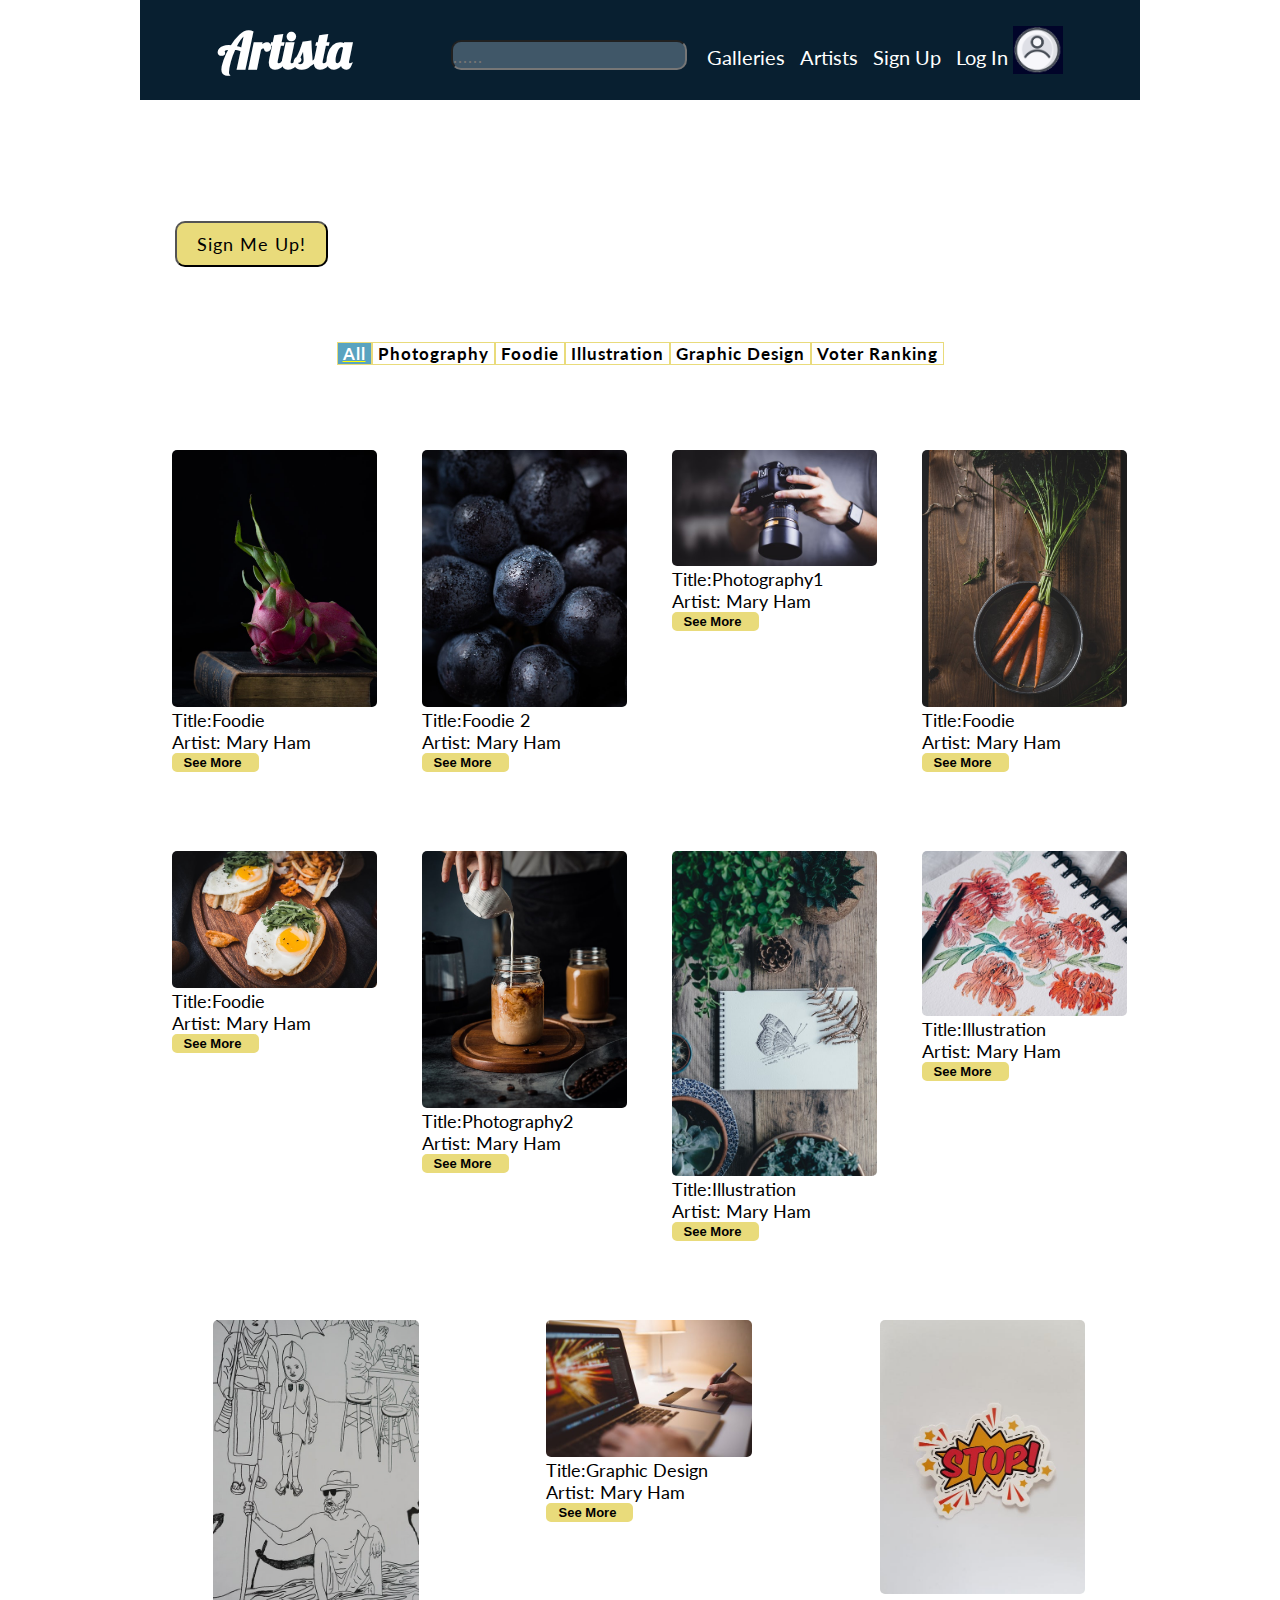
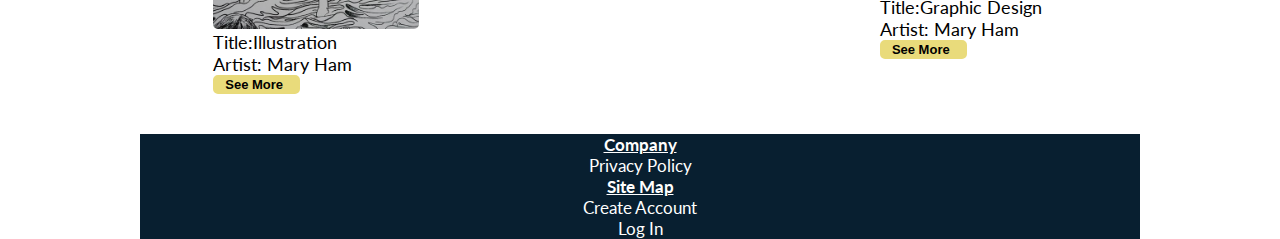
==== galleries.html @ 8ebcc448 "this" ====
<!DOCTYPE html>
<html lang="en">
  <head>
    <meta charset="UTF-8" />
    <meta
      name="viewport"
      content="width=device-width,initial-scale=1,maximum-scale=1,user-scalable=no"
    />
    <meta http-equiv="X-UA-Compatible" content="IE=edge,chrome=1" />
    <meta name="HandheldFriendly" content="true" />
    <script src="./js/tabs.js" async></script>
    <link rel="stylesheet" type="text/css" href="./css/index.css" />
    <link
      href="https://fonts.googleapis.com/css?family=Lato|Lobster&display=swap"
      rel="stylesheet"
    />

    <title>Artista</title>
  </head>
  <body>
    <div class="top-bar">
      <div class="container">
        <div class="container-left">
          <h1><a href="index.html">Artista</a></h1>
        </div>
        <div class="container-center">
          <input type="search" placeholder="......" />
        </div>
        <div class="container-right">
          <span><a href='galleries.html' class='gallery'>Galleries</a></span>
            <span>Artists</span>
            <span><a href='signup.html' class='signup'>Sign Up</a></span><span>Log In</span>
          <img src="./imgs/iconuser.png"class='icon'/>
        </div>
      </div>
    </div>
    <div class="bottom-bar">
      <h2 class='galleryh2'>Gallery</h2>
      <button class="signbtn">Sign Me Up!</button>
    </div>
    <div class="tabs">
      <div class="topics">
        <div data-tab="all" class="tab active-tab">All</div>
        <div data-tab="photography" class="tab">Photography</div>
        <div data-tab="foodie" class="tab">Foodie</div>
        <div data-tab="illustration" class="tab">Illustration</div>
        <div data-tab="graphic-design" class="tab">Graphic Design</div>
        <div data-tab="voter-ranking" class="tab">Voter Ranking</div>
      </div>
    </div>
    <div class="cards-container">
      <div class="card" data-tab="foodie">
        <div class="author">
          <div class="img-container">
            <img src="./imgs/foodie1.jpeg" class="img2" />
          </div>
          <div class="headline">Title:Foodie<br />Artist: Mary Ham</div>
          <button class='seemorebtn'>See More</button>
        </div>
      </div>
      <div class="card" data-tab="foodie">
        <div class="author">
          <div class="img-container">
            <img src="./imgs/foodie2.jpeg" class="img2" />
          </div>
          <div class="headline">Title:Foodie 2<br />Artist: Mary Ham</div>
          <button class='seemorebtn'>See More</button>
        </div>
      </div>
      <div class="card" data-tab="photography">
        <div class="author">
          <div class="img-container">
            <img src="./imgs/photography.jpeg" class="img2" />
          </div>
          <div class="headline">Title:Photography1<br />Artist: Mary Ham</div>
          <button class='seemorebtn'>See More</button>
        </div>
      </div>
      <div class="card" data-tab="foodie">
        <div class="author">
          <div class="img-container">
            <img src="./imgs/foodie3.jpeg" class="img2" />
          </div>
          <div class="headline">Title:Foodie<br />Artist: Mary Ham</div>
          <button class='seemorebtn'>See More</button>
        </div>
      </div>
      <div class="card" data-tab="foodie">
        <div class="author">
          <div class="img-container">
            <img src="./imgs/foodie4.jpeg" class="img2" />
          </div>
          <div class="headline">Title:Foodie<br />Artist: Mary Ham</div>
          <button class='seemorebtn'>See More</button>
        </div>
      </div>
      <div class="card" data-tab="photography">
        <div class="author">
          <div class="img-container">
            <img src="./imgs/photography3.jpeg" class="img2" />
          </div>
          <div class="headline">Title:Photography2<br />Artist: Mary Ham</div>
          <button class='seemorebtn'>See More</button>
        </div>
      </div>
      <div class="card" data-tab="illustration">
        <div class="author">
          <div class="img-container">
            <img src="./imgs/illustration.jpeg" class="img2" />
          </div>
          <div class="headline">Title:Illustration<br />Artist: Mary Ham</div>
          <button class='seemorebtn'>See More</button>
        </div>
      </div>
      <div class="card" data-tab="illustration">
        <div class="author">
          <div class="img-container">
            <img src="./imgs/illustration2.jpeg" class="img2" />
          </div>
          <div class="headline">Title:Illustration<br />Artist: Mary Ham</div>
          <button class='seemorebtn'>See More</button>
        </div>
      </div>
      <div class="card" data-tab="illustration">
        <div class="author">
          <div class="img-container">
            <img src="./imgs/illustration3.jpeg" class="img2" />
          </div>
          <div class="headline">Title:Illustration<br />Artist: Mary Ham</div>
          <button class='seemorebtn'>See More</button>
        </div>
      </div>
      <div class="card" data-tab="graphic-design">
        <div class="author">
          <div class="img-container">
            <img src="./imgs/graphicdesign.jpg" class="img2" />
          </div>
          <div class="headline">
            Title:Graphic Design <br />Artist: Mary Ham
          </div>
          <button class='seemorebtn'>See More</button>
        </div>
      </div>
      <div class="card" data-tab="graphic-design">
        <div class="author">
          <div class="img-container">
            <img src="./imgs/graphicdesign2.jpeg" class="img2" />
          </div>
          <div class="headline">
            Title:Graphic Design <br />Artist: Mary Ham
          </div>
          <button class='seemorebtn'>See More</button>
        </div>
      </div>
    </div>
    <footer>
      <h4>Company</h4>
      <p class='foot'>Privacy Policy</p>
      <h4>Site Map</h4>
      <p class='foot'>
        Create Account<br />
        Log In
      </p>
    </footer>
  </body>
</html>
---- css/index.css ----
.font-normal {
  font-size: 18px;
}
.width {
  width: 100%;
}
.marginsandpadding {
  margin: 0 auto;
  padding: 0 auto;
}
* {
  box-sizing: border-box;
  margin: 0 auto;
  padding: 0 auto;
}
@media (max-width: 326px) {
  * {
    box-sizing: border-box;
    margin: 0 auto;
    padding: 0 auto;
  }
}
html {
  margin: 0 auto;
  padding: 0 auto;
}
@media (max-width: 800px) {
  html {
    width: 100%;
    margin: 0 auto;
    padding: 0 auto;
  }
}
@media (max-width: 500px) {
  html {
    width: 100%;
    margin: 0 auto;
    padding: 0 auto;
  }
}
@media (max-width: 326px) {
  html {
    width: 100%;
    margin: 0 auto;
    padding: 0 auto;
  }
}
body {
  max-width: 1000px;
  margin: 0 auto;
  font-size: 62.5%;
}
@media (max-width: 800px) {
  body {
    width: 100%;
    margin: 0 auto;
    padding: 0 auto;
  }
}
@media (max-width: 500px) {
  body {
    width: 100%;
    margin: 0 auto;
    padding: 0 auto;
  }
}
@media (max-width: 326px) {
  body {
    width: 100%;
    margin: 0 auto;
    padding: 0 auto;
  }
}
.top-bar {
  display: flex;
  justify-content: center;
  margin: auto;
  align-items: center;
  height: 100px;
  flex-direction: column;
  padding: 20px 0;
  background-color: #081f30;
}
@media (max-width: 500px) {
  .top-bar {
    width: 100%;
    height: 180px;
  }
}
@media (max-width: 800px) {
  .top-bar {
    width: 100%;
    flex-direction: row;
    height: 180px;
  }
}
@media (max-width: 326px) {
  .top-bar {
    width: 100%;
    height: 180px;
  }
}
.top-bar .container {
  display: flex;
  justify-content: none;
  align-items: center;
  flex-direction: row;
  justify-content: center;
  padding: 0 auto;
}
@media (max-width: 800px) {
  .top-bar .container {
    width: 100%;
    flex-direction: column;
    padding: 0 auto;
  }
}
@media (max-width: 500px) {
  .top-bar .container {
    width: 100%;
    flex-direction: column;
  }
}
@media (max-width: 326px) {
  .top-bar .container {
    width: 100%;
    flex-direction: column;
  }
}
@media (max-width: 800px) {
  .top-bar .container-left {
    margin: 0 20px 0 0;
  }
}
.top-bar .container-center {
  margin: 0 auto;
  padding: 20px 10px 10px 10px;
}
@media (max-width: 500px) {
  .top-bar .container-center .container-left .container-right {
    display: flex;
    flex-direction: row;
    width: 100%;
  }
}
@media (max-width: 326px) {
  .top-bar .container-center .container-left .container-right {
    display: flex;
    flex-direction: row;
    justify-content: center;
    width: 100%;
  }
}
.top-bar .container-right {
  display: flex;
  flex-direction: row;
  justify-content: center;
  align-items: flex-end;
  margin: 0 auto;
}
.gallery,
.img.icon,
.signup,
span {
  margin-left: 20px;
}
@media (max-width: 800px) {
  .gallery,
  .img.icon,
  .signup,
  input[type="search"],
  span {
    letter-spacing: 0.5px;
  }
}
@media (max-width: 500px) {
  .gallery,
  .img.icon,
  .signup,
  input[type="search"],
  span {
    letter-spacing: 0.2px;
  }
}
@media (max-width: 326px) {
  .gallery,
  .img.icon,
  .signup,
  span {
    letter-spacing: 0.5px;
  }
}
.gallery {
  color: white;
  font-size: 20px;
  margin: 5px;
  justify-content: space-between;
  font-style: normal;
  font-family: "Lato", sans-serif;
  cursor: pointer;
}
span {
  color: white;
  font-size: 20px;
  margin: 5px;
  justify-content: space-between;
  font-style: normal;
  font-family: "Lato", sans-serif;
  cursor: pointer;
}
@media (max-width: 500px) {
  span {
    width: 100%;
    text-align: center;
  }
}
@media (max-width: 326px) {
  span {
    width: 100%;
    text-align: center;
  }
}
.signup {
  color: white;
  font-size: 20px;
  margin: 5px;
  justify-content: none;
  font-style: normal;
  font-family: "Lato", sans-serif;
  cursor: pointer;
}
h1,
a {
  color: white;
  font-size: 50px;
  margin: 0 45px 0 0;
  font-family: Lobster, cursive;
  text-decoration: none;
}
@media (max-width: 800px) {
  h1,
  a {
    margin: 0 auto;
    font-size: 40px;
  }
}
@media (max-width: 500px) {
  h1,
  a {
    margin: 0 auto;
  }
}
input[type="search"] {
  border-radius: 10px;
  background-color: #405768;
  color: white;
  font-size: 18px;
  padding: 5px 0 0 0;
}
@media (max-width: 500px) {
  input[type="search"] {
    width: 100%;
    text-align: center;
  }
}
@media (max-width: 326px) {
  input[type="search"] {
    width: 100%;
    text-align: center;
  }
}
img.icon {
  width: 50px;
  cursor: pointer;
}
@media (max-width: 800px) {
  img.icon {
    width: 50px;
  }
}
@media (max-width: 500px) {
  img.icon {
    width: 10%;
  }
}
.bottom-bar {
  background-image: url("https://images.unsplash.com/photo-1490052961415-96ffc1244aa0?ixlib=rb-1.2.1&ixid=eyJhcHBfaWQiOjEyMDd9&auto=format&fit=crop&w=1047&q=80");
  flex-direction: column;
  color: white;
}
@media (max-width: 500px) {
  .bottom-bar {
    width: 100%;
    overflow: hidden;
  }
}
@media (max-width: 326px) {
  .bottom-bar {
    width: 100%;
    overflow: hidden;
  }
}
h2.abouth2,
h2.galleryh2 {
  font-size: 30px;
  font-family: "Lato", sans-serif;
  padding: 45px 20px 20px 30px;
}
@media (max-width: 800px) {
  h2.abouth2,
  h2.galleryh2 {
    font-size: 30px;
    text-align: left;
  }
}
@media (max-width: 500px) {
  h2.abouth2,
  h2.galleryh2 {
    font-size: 25px;
    text-align: left;
  }
}
h2 {
  font-size: 30px;
  font-family: "Lato", sans-serif;
  padding: 45px 20px 20px 30px;
}
@media (max-width: 800px) {
  h2 {
    font-size: 20px;
    text-align: center;
  }
}
@media (max-width: 500px) {
  h2 {
    font-size: 20px;
    text-align: center;
  }
}
button.signbtn {
  background-color: #e9db7b;
  border-radius: 10px;
  padding: 10px 20px 10px 20px;
  margin: 20px 20px 25px 35px;
  letter-spacing: 1px;
  opacity: 1;
  font-size: 18px;
  font-family: "Lato", sans-serif;
  cursor: pointer;
}
button.signbtn:hover {
  opacity: 0.5;
}
@media (max-width: 800px) {
  button.signbtn {
    margin: 15px 15px 20px 20px;
  }
}
@media (max-width: 500px) {
  button.signbtn {
    margin: 10px 10px 15px 15px;
  }
}
.tabs {
  border-bottom-color: gray;
  display: flex;
  justify-content: center;
  align-items: center;
  width: 100%;
  font-size: 18px;
}
@media (max-width: 800px) {
  .tabs {
    width: 100%;
    margin: 0 10px 10px 0;
    border-bottom-color: gray;
    display: flex;
    justify-content: center;
    align-items: center;
    font-size: 18px;
  }
}
@media (max-width: 500px) {
  .tabs {
    width: 100%;
  }
}
@media (max-width: 326px) {
  .tabs {
    width: 100%;
  }
}
.topics {
  display: flex;
  justify-content: none;
  align-content: center;
}
.tab {
  display: flex;
  justify-content: none;
  align-items: center;
  font-weight: bold;
  border: 1px solid black;
  border-color: #e9db7b;
  margin: 50px 0 30px 0;
  padding: 0 5px 0 5px;
  cursor: pointer;
  font-style: normal;
  font-size: 17px;
  letter-spacing: 1px;
  font-family: "Lato", sans-serif;
}
@media (max-width: 800px) {
  .tab {
    width: 100%;
    font-size: 14px;
  }
}
@media (max-width: 500px) {
  .tab {
    width: 100%;
    font-size: 15px;
    letter-spacing: 0;
    padding: 0 auto;
  }
}
@media (max-width: 326px) {
  .tab {
    width: 100%;
    font-size: 11px;
    letter-spacing: 0;
  }
}
.active-tab {
  background-color: #59a3c0;
  color: white;
  text-decoration: underline;
  text-decoration-color: yellow;
}
.cards-container {
  display: flex;
  justify-content: space-between;
  width: 100%;
  margin-top: 16px;
  flex-wrap: wrap;
}
@media (max-width: 500px) {
  .cards-container {
    width: 100%;
  }
}
@media (max-width: 326px) {
  .cards-container {
    width: 100%;
  }
}
.card {
  border-bottom-color: gray;
  display: flex;
  justify-content: space-between;
  flex-direction: row;
  width: 235px;
  margin-bottom: 16px;
  padding: 24px;
  font-family: "Lato", sans-serif;
}
.headline {
  font-size: 18px;
  text-align: left;
  margin: 0 0 0 0;
}
.img2 {
  width: 110%;
  border-radius: 5px;
}
@media (max-width: 326px) {
  .img2 {
    width: 100%;
    padding: 0 auto;
    margin: 20px 0;
  }
}
@media (max-width: 500px) {
  .img2 {
    width: 100%;
    padding: 0 auto;
    margin: 20px 0;
  }
}
@media (max-width: 800px) {
  .img2 {
    width: 100%;
    padding: 0 auto;
    margin: 20px 0;
  }
}
.author {
  display: flex;
  flex-direction: column;
  margin-top: 15px;
}
.seemorebtn {
  font-weight: bold;
  cursor: pointer;
  background-color: #e9db7b;
  border: 2px solid #e9db7b;
  border-radius: 5px;
  font-size: 13px;
  margin: 0 100px 0 0;
  padding: 0 10px 0 5px;
  text-align: center;
}
footer {
  background-color: #081f30;
  color: white;
  display: flex;
  flex-direction: column;
  justify-content: center;
  width: 100%;
}
@media (max-width: 500px) {
  footer {
    width: 100%;
  }
}
h4,
p.foot {
  cursor: pointer;
  font-style: normal;
  text-align: center;
  font-size: 17px;
}
h4 {
  width: 100%;
  font-weight: bold;
  font-family: "Lato", sans-serif;
  text-decoration-color: yellow;
  text-decoration: underline;
}
p.foot {
  width: 100%;
  flex-direction: row;
  font-family: "Lato", sans-serif;
}
.teamimages {
  width: 100%;
  height: 0 auto;
  margin-top: 10px;
  display: flex;
  flex-direction: row;
}
.teamimages a.img3 img {
  width: 100%;
  height: 60%;
  opacity: 1;
  object-fit: cover;
  border: 2px solid #081f30;
  margin: 5px 0 0 0;
  padding: 0 auto;
  image-resolution: 100%;
}
.teamimages a.img3 img:hover {
  -webkit-transform: rotateZ(-20deg);
  -ms-transform: rotateZ(-20deg);
  transform: rotateZ(-20deg);
  border-radius: 50%;
}
@media (max-width: 800px) {
  .teamimages a.img3 img {
    border: 2px solid #9e4a12;
    width: 100%;
    height: 100%;
  }
}
@media (max-width: 500px) {
  a.img3 img {
    border: 2px solid #081f30;
    width: 100%;
    height: 250px;
  }
}
@media (max-width: 326px) {
  a.img3 img {
    border: 2px solid #081f30;
    width: 100%;
    height: 250px;
  }
}
h4.name {
  text-decoration: none;
  font-family: "Lato", sans-serif;
  color: #081f30;
  font-size: 17px;
}
p.role {
  text-align: center;
  font-family: "Lato", sans-serif;
  color: #081f30;
  font-size: 18px;
}
.meettheteam {
  text-align: center;
  color: #081f30;
}
.team {
  width: 100%;
  justify-content: none;
  align-items: center;
  margin: 0 10px 0 10px;
}
@media (max-width: 500px) {
  .team {
    width: 100%;
    padding: 0 10px 0 10px;
  }
}
@media (max-width: 326px) {
  .team {
    width: 100%;
    padding: 0 10px 0 10px;
  }
}
@media (max-width: 800px) {
  .teamimages {
    width: 90%;
    flex-direction: column;
  }
}
@media (max-width: 500px) {
  .teamimages {
    width: 90%;
    flex-direction: column;
  }
}
@media (max-width: 326px) {
  .teamimages {
    width: 90%;
    flex-direction: column;
  }
}
.featuresartista {
  display: flex;
  flex-direction: column;
}
.textcontainer {
  display: flex;
  flex-direction: row;
  justify-content: center;
  width: 100%;
  padding: 0 10px 20px 0;
}
@media (max-width: 326px) {
  .textcontainer {
    flex-direction: column;
  }
}
@media (max-width: 500px) {
  .textcontainer {
    flex-direction: column;
  }
}
@media (max-width: 800px) {
  .textcontainer {
    flex-direction: column;
    width: 100%;
  }
}
.text {
  border: 2px solid #081f30;
  border-radius: 5%;
  background-color: #59a3c0;
  background: linear-gradient(to right bottom, #c2cfd3, #59a3c0, #405768);
  display: flex;
  flex-direction: column;
  justify-content: space-between;
  padding: 10px 10px 10px 10px;
  margin: 20px 5px 0 0;
  width: 100%;
}
@media (max-width: 500px) {
  .text {
    width: 100%;
    object-fit: contain;
    padding: 10px 10px 10px 10px;
    margin: 20px 10px 10px 0;
  }
}
@media (max-width: 326px) {
  .text {
    width: 100%;
    object-fit: contain;
    padding: 10px 10px 10px 10px;
    margin: 20px 10px 10px 0;
  }
}
h3,
p {
  font-family: "Latos", sans-serif;
}
h3 {
  margin: 0 5px 5px 10px;
  color: white;
  font-size: 20px;
  text-decoration: underline;
}
h3:hover {
  color: #081f30;
}
p {
  text-align: left;
  font-size: 18px;
}
input[type="text"],
input[type="password"] {
  width: 100%;
  padding: 10px;
  margin: 5px 0 15px 0;
  display: inline-block;
  border-radius: 5px;
  border: 2px solid #081f30;
  background: white;
  font-size: 18px;
  color: black;
}
input[type="text"]:focus,
input[type="password"]:focus {
  background: linear-gradient(to right bottom, white, #59a3c0, #405768);
  font-family: "Latos", sans-serif;
  font-size: 18px;
  color: linear-gradient(to right bottom, #405768, #59a3c0, white);
  outline: none;
}
hr {
  border: 1px solid #081f30;
  margin-bottom: 25px;
}
.cancelbtn .signupbtn {
  background-color: #4caf50;
  color: white;
  padding: 14px 20px;
  margin: 8px 0;
  border: none;
  cursor: pointer;
  width: 50%;
  opacity: 1;
}
button:hover {
  opacity: 0.5;
}
.cancelbtn {
  padding: 14px 20px;
  background-color: #be5e57;
  border: 2px solid #081f30;
  width: 50%;
}
.cancelbtn,
.signupbtn {
  float: left;
  display: flex;
  flex-direction: row;
  justify-content: center;
  margin: 0 0 10px 0;
}
.signupbtn {
  background-color: #59a3c0;
  border: 2px solid #081f30;
  padding: 14px 20px;
  width: 50%;
}
.container2 {
  padding: 16px;
  width: 80%;
}
@media (max-width: 500px) {
  width: 100%;
}
.clearfix::after {
  content: "";
  clear: both;
  display: table;
}
@media (max-width: 500px) {
  .cancelbtn,
  .signupbtn {
    width: 100%;
  }
}
@media (max-width: 326px) {
  .cancelbtn,
  .signupbtn {
    width: 100%;
  }
}
label,
b {
  font-family: "Latos", sans-serif;
  font-weight: 500;
  color: #081f30;
  font-size: 17px;
}
.formparagraph {
  font-family: "Latos", sans-serif;
  text-align: center;
  color: #081f30;
  font-size: 25px;
  width: 100%;
}
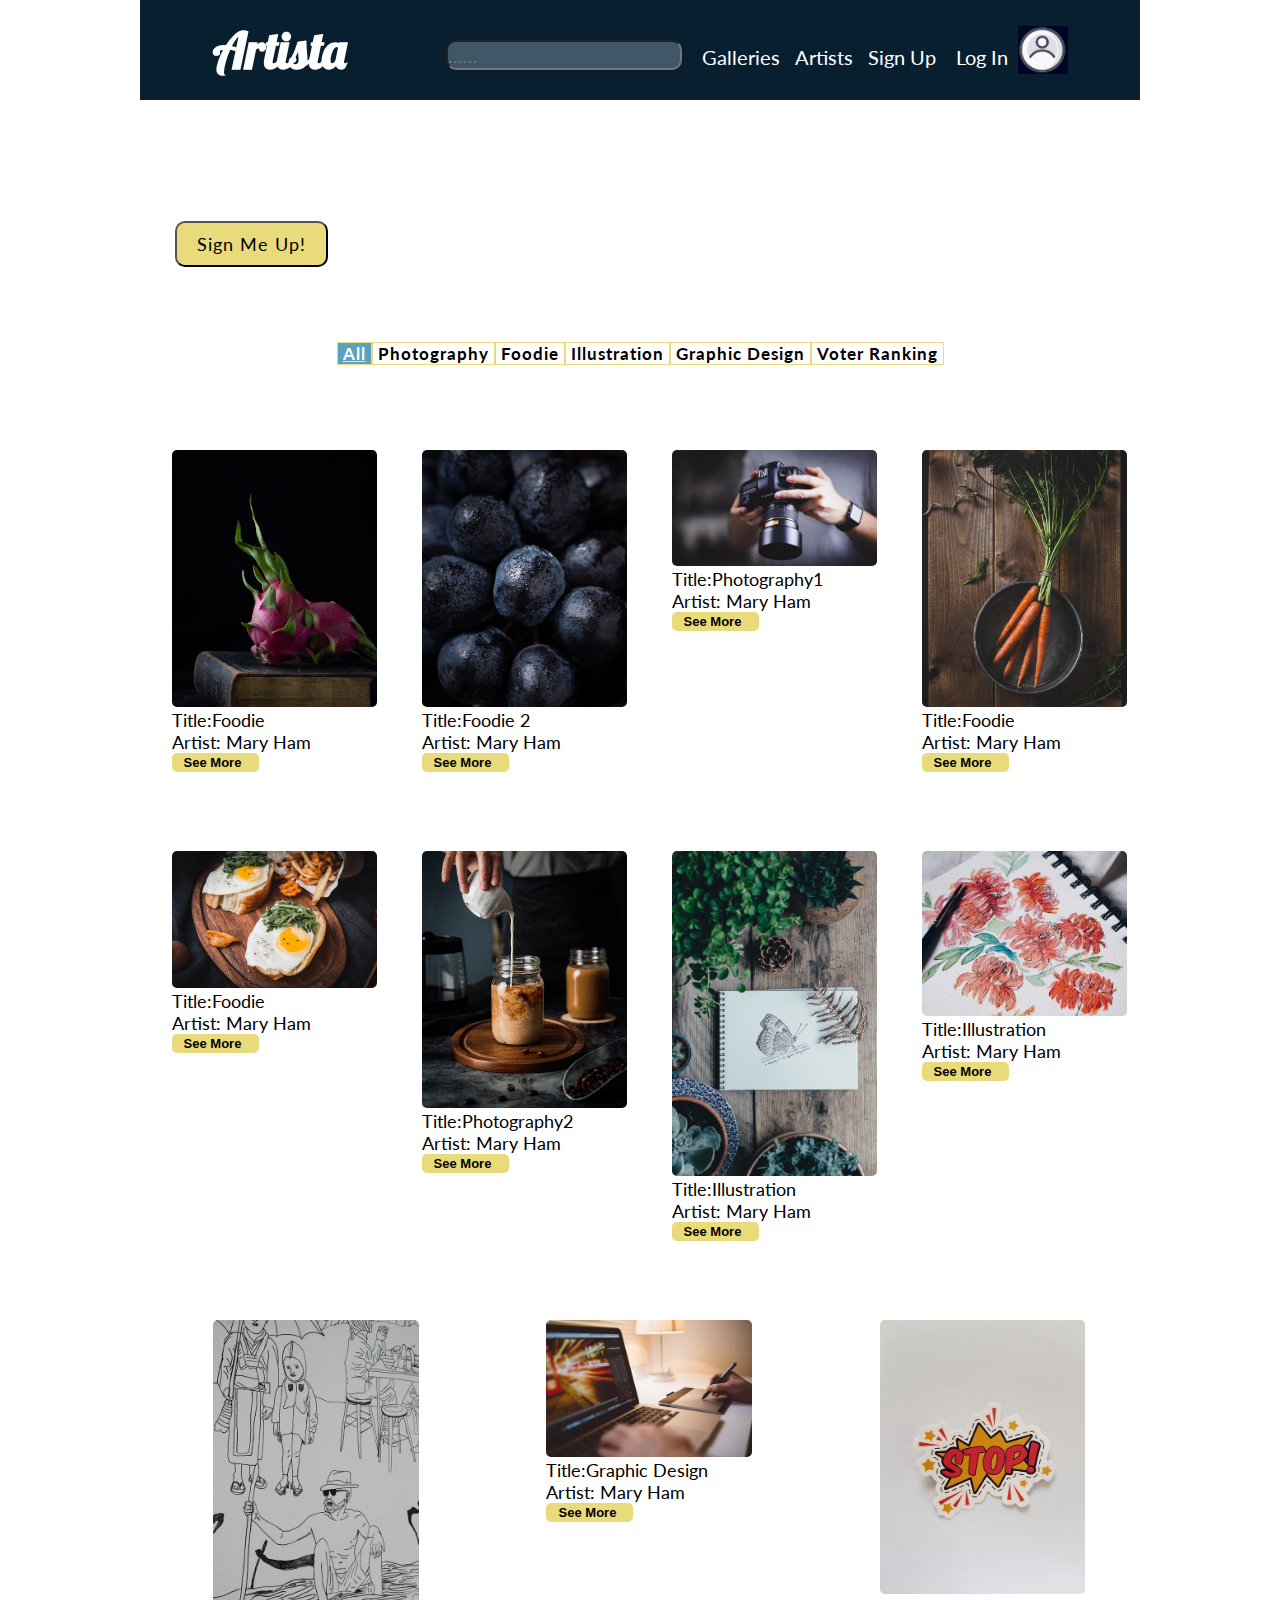
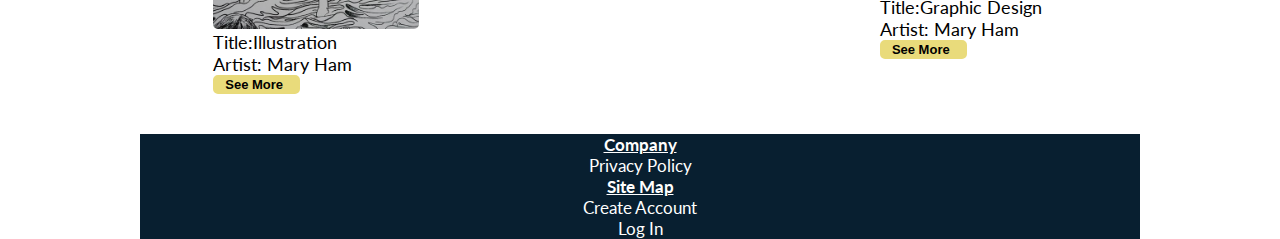
==== commit 2862419e: "link login" ====
--- a/galleries.html
+++ b/galleries.html
@@ -29,7 +29,7 @@
         <div class="container-right">
           <span><a href='galleries.html' class='gallery'>Galleries</a></span>
             <span>Artists</span>
-            <span><a href='signup.html' class='signup'>Sign Up</a></span><span>Log In</span>
+            <span><a href='signup.html' class='signup'>Sign Up</a></span><span><a href='https://artista-fe.netlify.com/login' class='loginbtn'>Log In</a></span>
           <img src="./imgs/iconuser.png"class='icon'/>
         </div>
       </div>
--- a/css/index.css
+++ b/css/index.css
@@ -169,7 +169,7 @@
   .img.icon,
   .signup,
   input[type="search"],
-  span {
+  .loginbtn span {
     letter-spacing: 0.5px;
   }
 }
@@ -178,7 +178,7 @@
   .img.icon,
   .signup,
   input[type="search"],
-  span {
+  .loginbtn span {
     letter-spacing: 0.2px;
   }
 }
@@ -191,6 +191,15 @@
   }
 }
 .gallery {
+  color: white;
+  font-size: 20px;
+  margin: 5px;
+  justify-content: space-between;
+  font-style: normal;
+  font-family: "Lato", sans-serif;
+  cursor: pointer;
+}
+.loginbtn {
   color: white;
   font-size: 20px;
   margin: 5px;
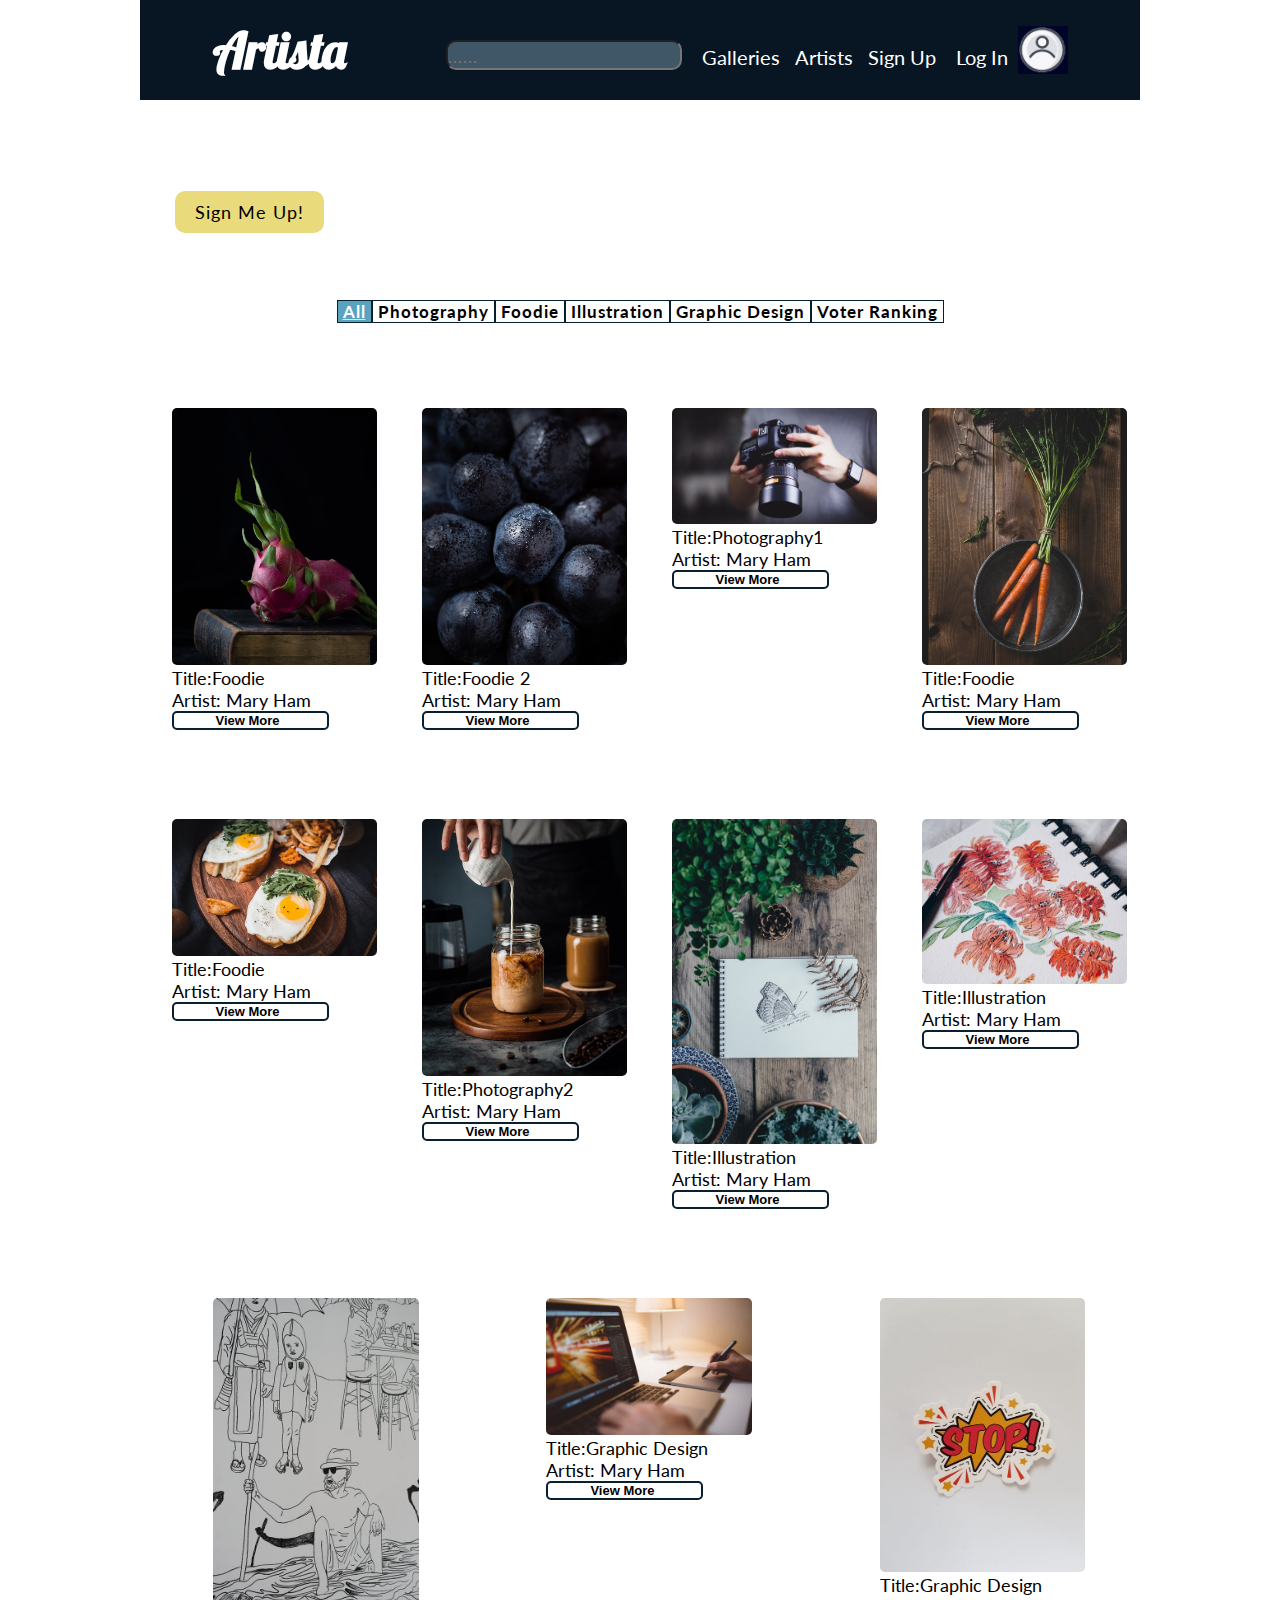
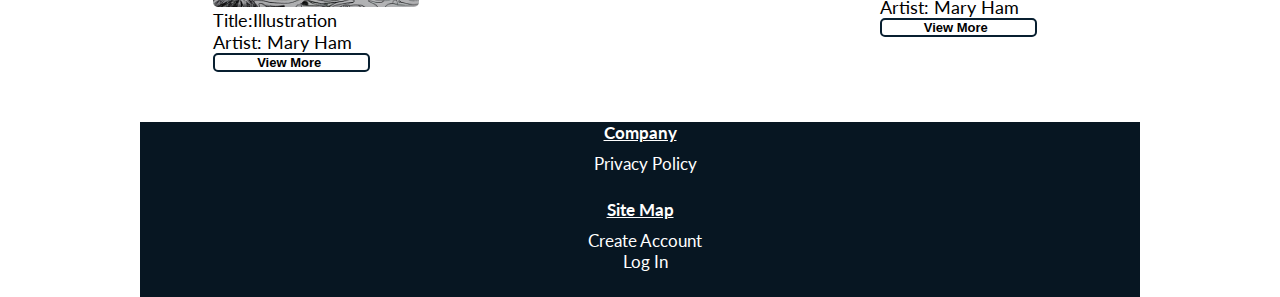
==== commit 3e0795f6: "updates" ====
--- a/galleries.html
+++ b/galleries.html
@@ -29,14 +29,14 @@
         <div class="container-right">
           <span><a href='galleries.html' class='gallery'>Galleries</a></span>
             <span>Artists</span>
-            <span><a href='signup.html' class='signup'>Sign Up</a></span><span><a href='https://artista-fe.netlify.com/login' class='loginbtn'>Log In</a></span>
+            <span><a href='https://artista-fe.netlify.com/register" ' class='signup'>Sign Up</a></span><span><a href='https://artista-fe.netlify.com/login' class='loginbtn'>Log In</a></span>
           <img src="./imgs/iconuser.png"class='icon'/>
         </div>
       </div>
     </div>
     <div class="bottom-bar">
       <h2 class='galleryh2'>Gallery</h2>
-      <button class="signbtn">Sign Me Up!</button>
+      <a href='./signup.html' class='signbtn'>Sign Me Up!</a>
     </div>
     <div class="tabs">
       <div class="topics">
@@ -55,7 +55,7 @@
             <img src="./imgs/foodie1.jpeg" class="img2" />
           </div>
           <div class="headline">Title:Foodie<br />Artist: Mary Ham</div>
-          <button class='seemorebtn'>See More</button>
+          <button class='seemorebtn'>View More</button>
         </div>
       </div>
       <div class="card" data-tab="foodie">
@@ -64,7 +64,7 @@
             <img src="./imgs/foodie2.jpeg" class="img2" />
           </div>
           <div class="headline">Title:Foodie 2<br />Artist: Mary Ham</div>
-          <button class='seemorebtn'>See More</button>
+          <button class='seemorebtn'>View More</button>
         </div>
       </div>
       <div class="card" data-tab="photography">
@@ -73,7 +73,7 @@
             <img src="./imgs/photography.jpeg" class="img2" />
           </div>
           <div class="headline">Title:Photography1<br />Artist: Mary Ham</div>
-          <button class='seemorebtn'>See More</button>
+          <button class='seemorebtn'>View More</button>
         </div>
       </div>
       <div class="card" data-tab="foodie">
@@ -82,7 +82,7 @@
             <img src="./imgs/foodie3.jpeg" class="img2" />
           </div>
           <div class="headline">Title:Foodie<br />Artist: Mary Ham</div>
-          <button class='seemorebtn'>See More</button>
+          <button class='seemorebtn'>View More</button>
         </div>
       </div>
       <div class="card" data-tab="foodie">
@@ -91,7 +91,7 @@
             <img src="./imgs/foodie4.jpeg" class="img2" />
           </div>
           <div class="headline">Title:Foodie<br />Artist: Mary Ham</div>
-          <button class='seemorebtn'>See More</button>
+          <button class='seemorebtn'>View More</button>
         </div>
       </div>
       <div class="card" data-tab="photography">
@@ -100,7 +100,7 @@
             <img src="./imgs/photography3.jpeg" class="img2" />
           </div>
           <div class="headline">Title:Photography2<br />Artist: Mary Ham</div>
-          <button class='seemorebtn'>See More</button>
+          <button class='seemorebtn'>View More</button>
         </div>
       </div>
       <div class="card" data-tab="illustration">
@@ -109,7 +109,7 @@
             <img src="./imgs/illustration.jpeg" class="img2" />
           </div>
           <div class="headline">Title:Illustration<br />Artist: Mary Ham</div>
-          <button class='seemorebtn'>See More</button>
+          <button class='seemorebtn'>View More</button>
         </div>
       </div>
       <div class="card" data-tab="illustration">
@@ -118,7 +118,7 @@
             <img src="./imgs/illustration2.jpeg" class="img2" />
           </div>
           <div class="headline">Title:Illustration<br />Artist: Mary Ham</div>
-          <button class='seemorebtn'>See More</button>
+          <button class='seemorebtn'>View More</button>
         </div>
       </div>
       <div class="card" data-tab="illustration">
@@ -127,7 +127,7 @@
             <img src="./imgs/illustration3.jpeg" class="img2" />
           </div>
           <div class="headline">Title:Illustration<br />Artist: Mary Ham</div>
-          <button class='seemorebtn'>See More</button>
+          <button class='seemorebtn'>View More</button>
         </div>
       </div>
       <div class="card" data-tab="graphic-design">
@@ -138,7 +138,7 @@
           <div class="headline">
             Title:Graphic Design <br />Artist: Mary Ham
           </div>
-          <button class='seemorebtn'>See More</button>
+          <button class='seemorebtn'>View More</button>
         </div>
       </div>
       <div class="card" data-tab="graphic-design">
@@ -149,7 +149,7 @@
           <div class="headline">
             Title:Graphic Design <br />Artist: Mary Ham
           </div>
-          <button class='seemorebtn'>See More</button>
+          <button class='seemorebtn'>View More</button>
         </div>
       </div>
     </div>
--- a/css/index.css
+++ b/css/index.css
@@ -79,7 +79,7 @@
   height: 100px;
   flex-direction: column;
   padding: 20px 0;
-  background-color: #081f30;
+  background-color: #071622;
 }
 @media (max-width: 500px) {
   .top-bar {
@@ -295,6 +295,7 @@
 .bottom-bar {
   background-image: url("https://images.unsplash.com/photo-1490052961415-96ffc1244aa0?ixlib=rb-1.2.1&ixid=eyJhcHBfaWQiOjEyMDd9&auto=format&fit=crop&w=1047&q=80");
   flex-direction: column;
+  height: 150px;
   color: white;
 }
 @media (max-width: 500px) {
@@ -346,9 +347,10 @@
     text-align: center;
   }
 }
-button.signbtn {
+a.signbtn {
   background-color: #e9db7b;
   border-radius: 10px;
+  color: black;
   padding: 10px 20px 10px 20px;
   margin: 20px 20px 25px 35px;
   letter-spacing: 1px;
@@ -357,7 +359,7 @@
   font-family: "Lato", sans-serif;
   cursor: pointer;
 }
-button.signbtn:hover {
+a.signbtn:hover {
   opacity: 0.5;
 }
 @media (max-width: 800px) {
@@ -410,7 +412,7 @@
   align-items: center;
   font-weight: bold;
   border: 1px solid black;
-  border-color: #e9db7b;
+  border-color: #081f30;
   margin: 50px 0 30px 0;
   padding: 0 5px 0 5px;
   cursor: pointer;
@@ -511,16 +513,16 @@
 .seemorebtn {
   font-weight: bold;
   cursor: pointer;
-  background-color: #e9db7b;
-  border: 2px solid #e9db7b;
+  background-color: white;
+  border: 2px solid #081f30;
   border-radius: 5px;
   font-size: 13px;
-  margin: 0 100px 0 0;
+  margin: 0 30px 10px 0;
   padding: 0 10px 0 5px;
   text-align: center;
 }
 footer {
-  background-color: #081f30;
+  background-color: #071622;
   color: white;
   display: flex;
   flex-direction: column;
@@ -569,10 +571,7 @@
   image-resolution: 100%;
 }
 .teamimages a.img3 img:hover {
-  -webkit-transform: rotateZ(-20deg);
-  -ms-transform: rotateZ(-20deg);
-  transform: rotateZ(-20deg);
-  border-radius: 50%;
+  opacity: 0.5;
 }
 @media (max-width: 800px) {
   .teamimages a.img3 img {
@@ -671,20 +670,25 @@
 @media (max-width: 800px) {
   .textcontainer {
     flex-direction: column;
-    width: 100%;
+    width: 85%;
   }
 }
 .text {
-  border: 2px solid #081f30;
+  border: 2px solid white;
   border-radius: 5%;
-  background-color: #59a3c0;
-  background: linear-gradient(to right bottom, #c2cfd3, #59a3c0, #405768);
+  background: #0B2940;
   display: flex;
   flex-direction: column;
   justify-content: space-between;
-  padding: 10px 10px 10px 10px;
   margin: 20px 5px 0 0;
   width: 100%;
+}
+@media (max-width: 580px) {
+  .text {
+    width: 100%;
+    padding: 10px 10px 10px 10px;
+    margin: 20px 10px 10px 0;
+  }
 }
 @media (max-width: 500px) {
   .text {
@@ -707,17 +711,21 @@
   font-family: "Latos", sans-serif;
 }
 h3 {
-  margin: 0 5px 5px 10px;
-  color: white;
-  font-size: 20px;
-  text-decoration: underline;
-}
-h3:hover {
-  color: #081f30;
+  margin: 10px 5px 5px 10px;
+  color: white;
+  font-size: 18px;
+  text-decoration: none;
+  text-align: center;
 }
 p {
-  text-align: left;
-  font-size: 18px;
+  text-align: top;
+  font-size: 18px;
+  padding: 10px 0 25px 10px;
+  color: white;
+}
+hr {
+  width: 100%;
+  color: white;
 }
 input[type="text"],
 input[type="password"] {
@@ -739,8 +747,8 @@
   color: linear-gradient(to right bottom, #405768, #59a3c0, white);
   outline: none;
 }
-hr {
-  border: 1px solid #081f30;
+hr.featureshr {
+  border: 2px solid white;
   margin-bottom: 25px;
 }
 .cancelbtn .signupbtn {
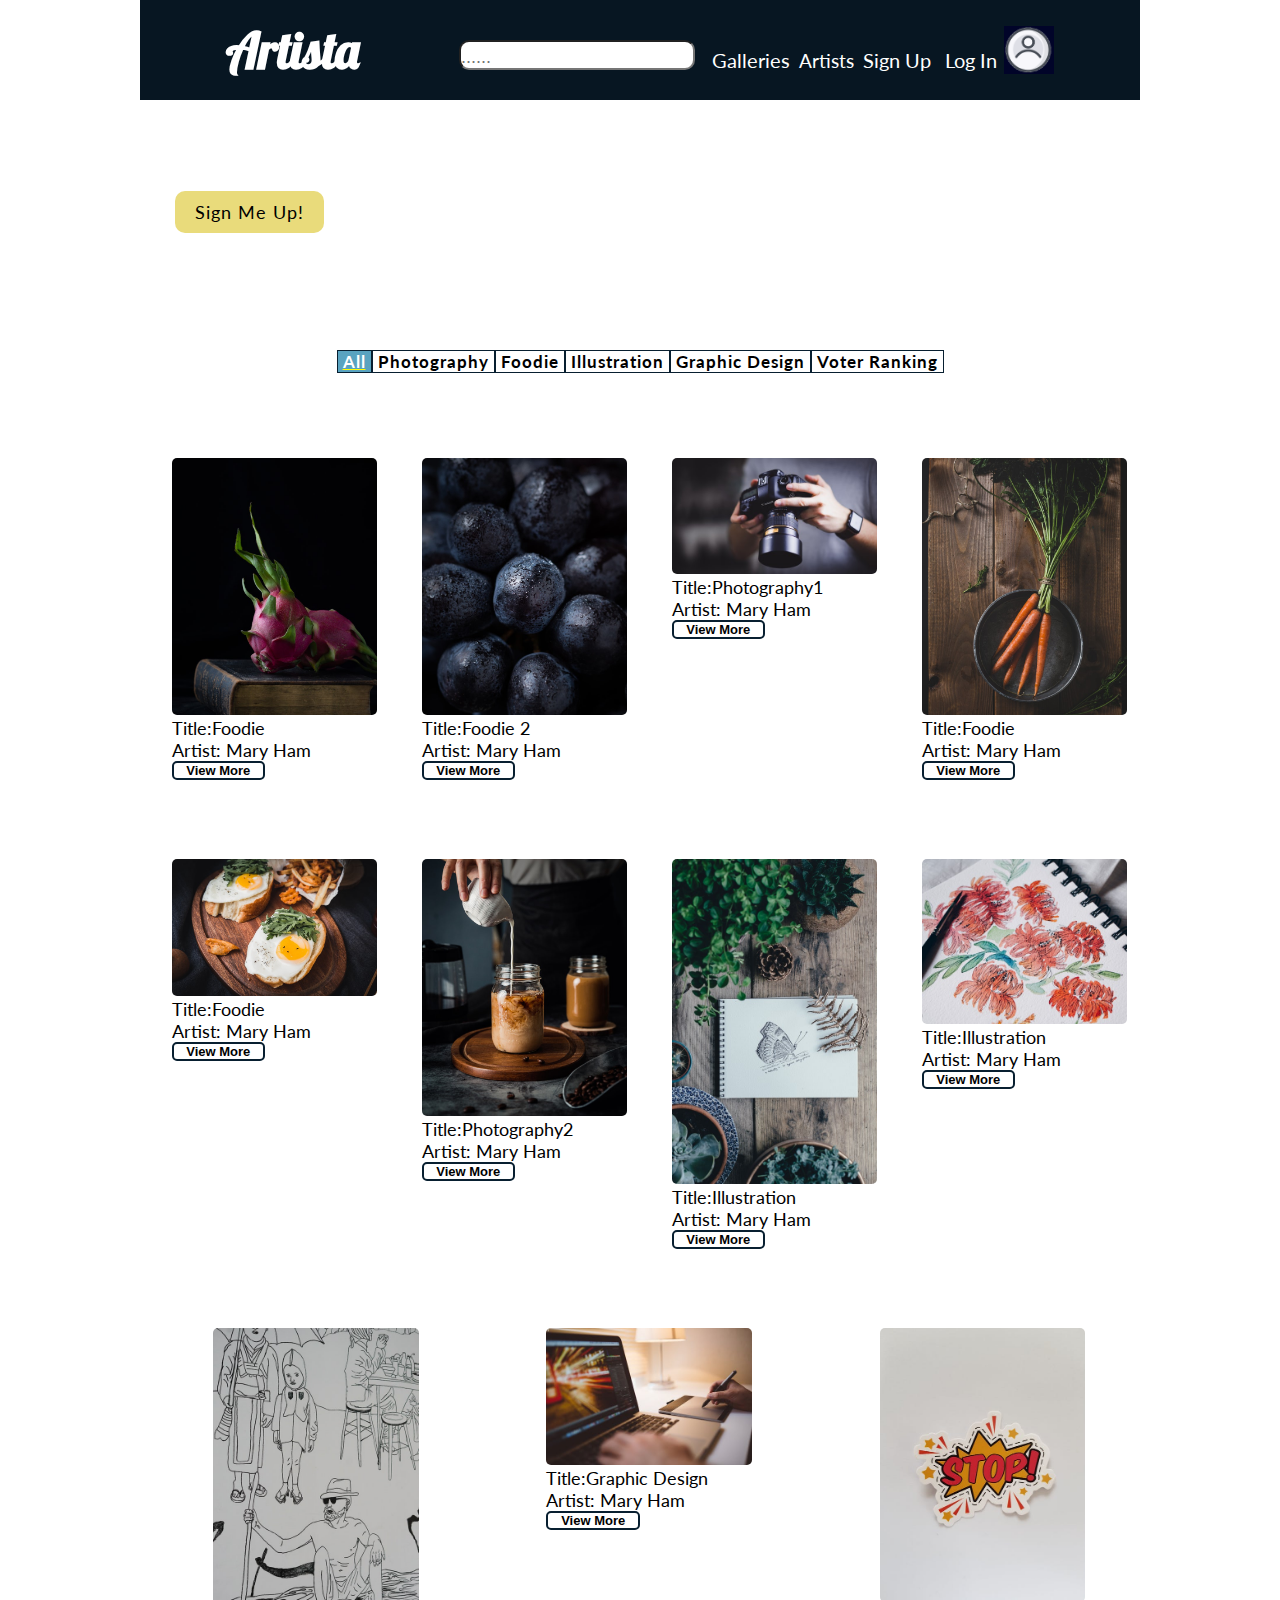
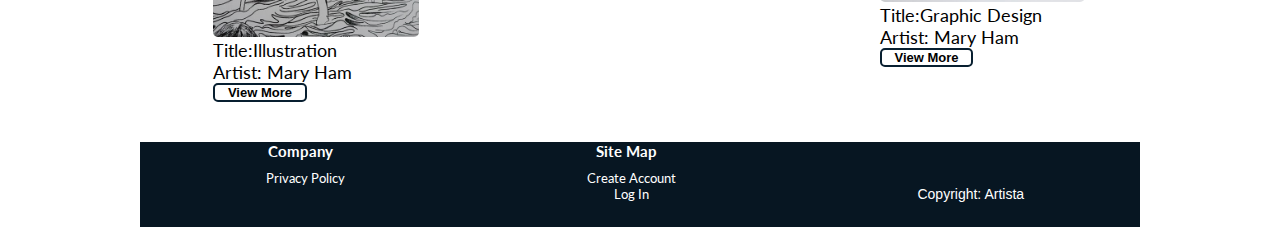
==== commit aa6a6246: "touch ups" ====
--- a/galleries.html
+++ b/galleries.html
@@ -154,13 +154,18 @@
       </div>
     </div>
     <footer>
-      <h4>Company</h4>
-      <p class='foot'>Privacy Policy</p>
-      <h4>Site Map</h4>
-      <p class='foot'>
-        Create Account<br />
-        Log In
-      </p>
+        <div class='company'>
+          <h4>Company</h4>
+          <p class="foot">Privacy Policy</p>
+        </div>
+        <div class='sitemap'>
+          <h4>Site Map</h4>
+          <p class="foot">
+            Create Account<br />
+            Log In
+          </p>
+        </div>
+        <p class='copyright'>Copyright: Artista</p>
     </footer>
   </body>
 </html>
--- a/css/index.css
+++ b/css/index.css
@@ -162,7 +162,7 @@
 .img.icon,
 .signup,
 span {
-  margin-left: 20px;
+  margin-left: 10px;
 }
 @media (max-width: 800px) {
   .gallery,
@@ -177,9 +177,9 @@
   .gallery,
   .img.icon,
   .signup,
-  input[type="search"],
-  .loginbtn span {
-    letter-spacing: 0.2px;
+  .loginbtn,
+  span {
+    border: 2px solid red;
   }
 }
 @media (max-width: 326px) {
@@ -210,8 +210,8 @@
 }
 span {
   color: white;
-  font-size: 20px;
-  margin: 5px;
+  font-size: 19px;
+  margin: 2px;
   justify-content: space-between;
   font-style: normal;
   font-family: "Lato", sans-serif;
@@ -261,8 +261,8 @@
 }
 input[type="search"] {
   border-radius: 10px;
-  background-color: #405768;
-  color: white;
+  background-color: white;
+  color: #405768;
   font-size: 18px;
   padding: 5px 0 0 0;
 }
@@ -295,7 +295,7 @@
 .bottom-bar {
   background-image: url("https://images.unsplash.com/photo-1490052961415-96ffc1244aa0?ixlib=rb-1.2.1&ixid=eyJhcHBfaWQiOjEyMDd9&auto=format&fit=crop&w=1047&q=80");
   flex-direction: column;
-  height: 150px;
+  height: 200px;
   color: white;
 }
 @media (max-width: 500px) {
@@ -517,16 +517,18 @@
   border: 2px solid #081f30;
   border-radius: 5px;
   font-size: 13px;
-  margin: 0 30px 10px 0;
-  padding: 0 10px 0 5px;
+  margin: 0 10px 0 0;
+  padding: 0 5px 0 5px;
   text-align: center;
+  width: 50%;
 }
 footer {
   background-color: #071622;
   color: white;
   display: flex;
-  flex-direction: column;
-  justify-content: center;
+  flex-direction: row;
+  justify-content: space-around;
+  flex-wrap: wrap;
   width: 100%;
 }
 @media (max-width: 500px) {
@@ -539,19 +541,22 @@
   cursor: pointer;
   font-style: normal;
   text-align: center;
-  font-size: 17px;
 }
 h4 {
   width: 100%;
-  font-weight: bold;
   font-family: "Lato", sans-serif;
   text-decoration-color: yellow;
-  text-decoration: underline;
+  font-size: 15px;
 }
 p.foot {
   width: 100%;
   flex-direction: row;
   font-family: "Lato", sans-serif;
+  font-size: 13px;
+}
+p.copyright {
+  align-self: flex-end;
+  font-size: 14px;
 }
 .teamimages {
   width: 100%;
@@ -575,8 +580,10 @@
 }
 @media (max-width: 800px) {
   .teamimages a.img3 img {
-    border: 2px solid #9e4a12;
-    width: 100%;
+    width: 60%;
+    margin-left: auto;
+    margin-right: auto;
+    display: block;
     height: 100%;
   }
 }
@@ -676,7 +683,7 @@
 .text {
   border: 2px solid white;
   border-radius: 5%;
-  background: #0B2940;
+  background: #081f30;
   display: flex;
   flex-direction: column;
   justify-content: space-between;
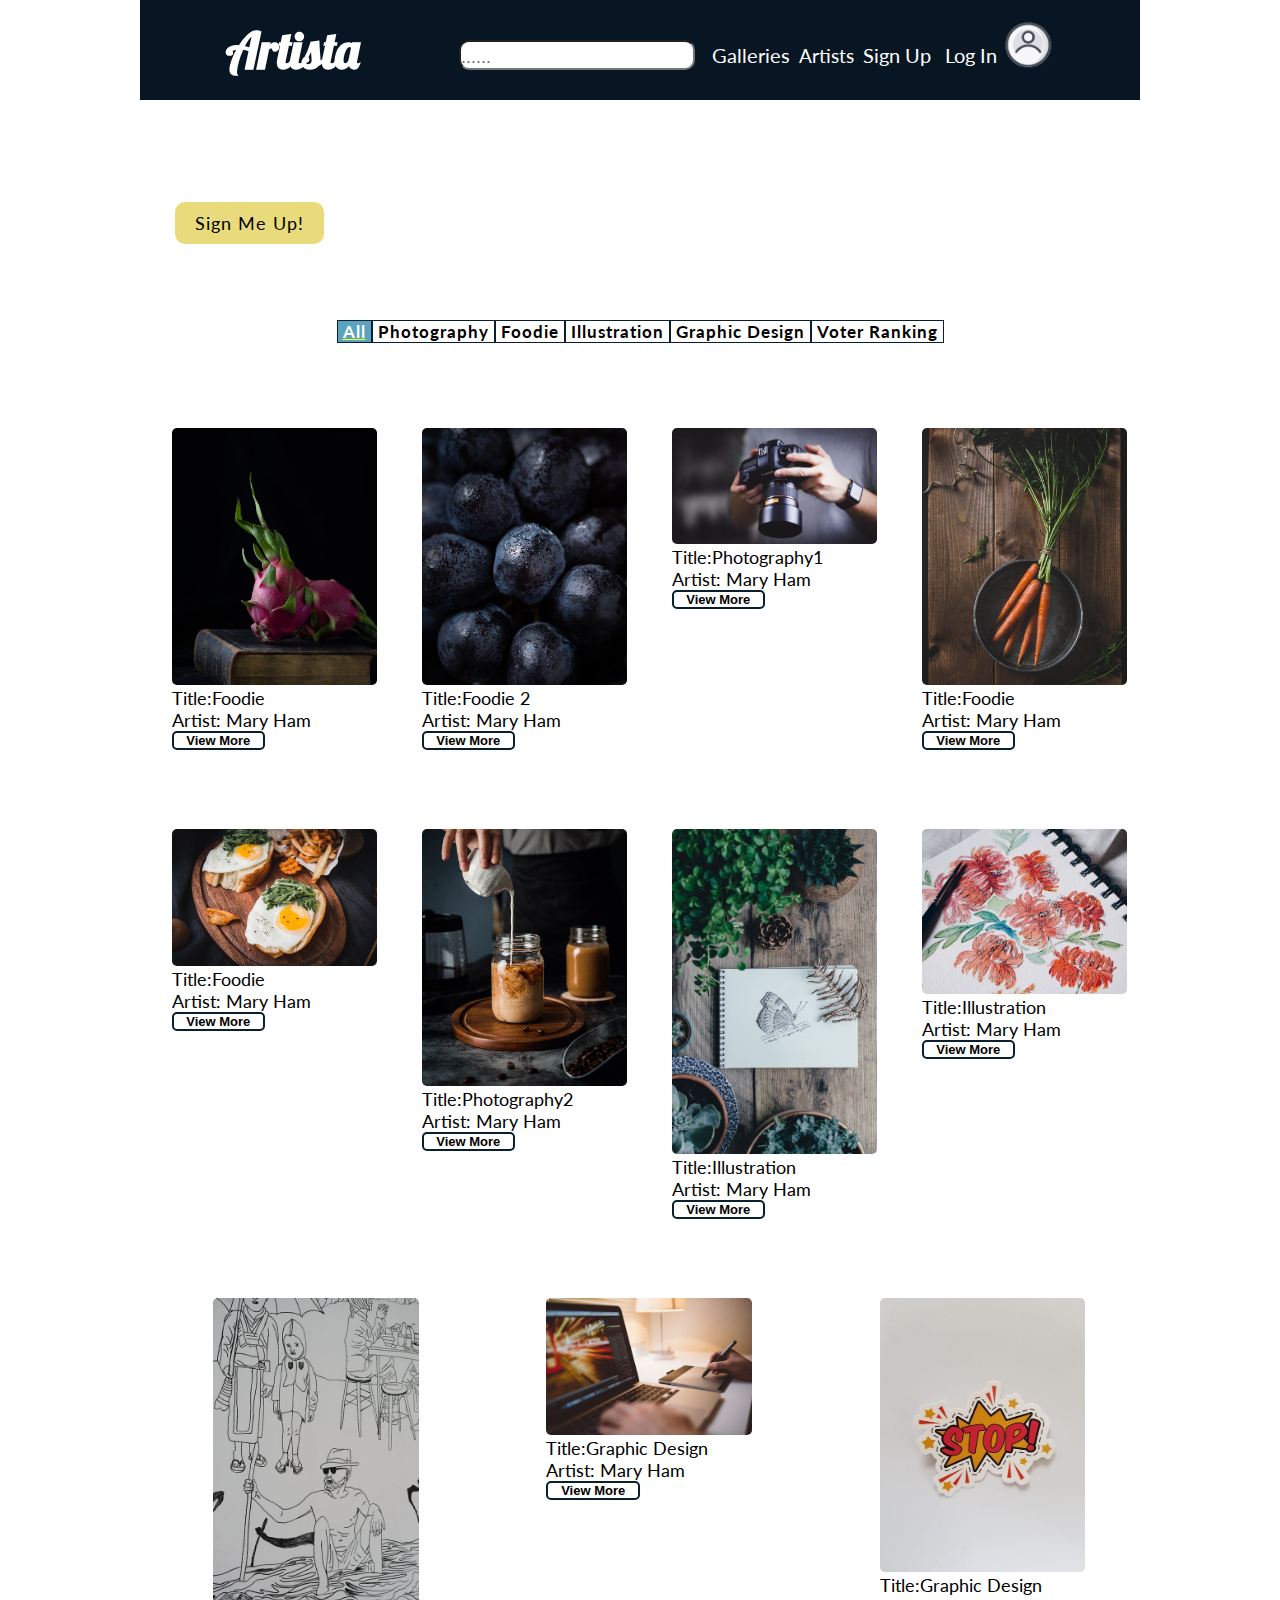
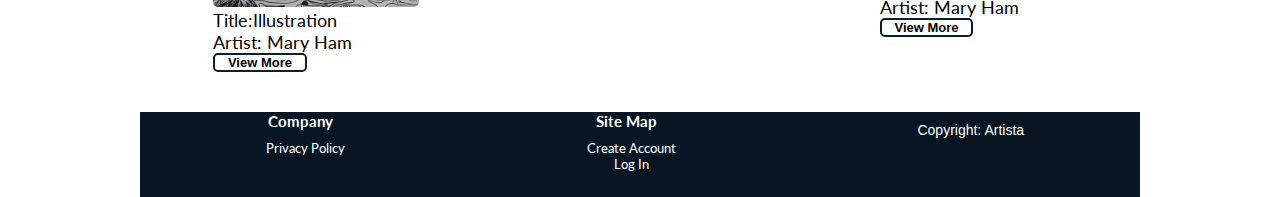
==== commit 7432708a: "right on" ====
--- a/galleries.html
+++ b/galleries.html
@@ -36,6 +36,7 @@
     </div>
     <div class="bottom-bar">
       <h2 class='galleryh2'>Gallery</h2>
+      <br>
       <a href='./signup.html' class='signbtn'>Sign Me Up!</a>
     </div>
     <div class="tabs">
--- a/css/index.css
+++ b/css/index.css
@@ -105,7 +105,6 @@
   justify-content: none;
   align-items: center;
   flex-direction: row;
-  justify-content: center;
   padding: 0 auto;
 }
 @media (max-width: 800px) {
@@ -156,7 +155,18 @@
   flex-direction: row;
   justify-content: center;
   align-items: flex-end;
-  margin: 0 auto;
+  margin: 0 0 10px 0;
+}
+@media (max-width: 800px) {
+  .top-bar .container-right {
+    justify-content: center;
+    letter-spacing: 0.5px;
+  }
+}
+@media (max-width: 500px) {
+  .top-bar .container-right {
+    width: 100%;
+  }
 }
 .gallery,
 .img.icon,
@@ -179,7 +189,7 @@
   .signup,
   .loginbtn,
   span {
-    border: 2px solid red;
+    letter-spacing: 0.5px;
   }
 }
 @media (max-width: 326px) {
@@ -295,13 +305,13 @@
 .bottom-bar {
   background-image: url("https://images.unsplash.com/photo-1490052961415-96ffc1244aa0?ixlib=rb-1.2.1&ixid=eyJhcHBfaWQiOjEyMDd9&auto=format&fit=crop&w=1047&q=80");
   flex-direction: column;
-  height: 200px;
+  height: 170px;
   color: white;
 }
 @media (max-width: 500px) {
   .bottom-bar {
     width: 100%;
-    overflow: hidden;
+    height: 160px;
   }
 }
 @media (max-width: 326px) {
@@ -329,6 +339,11 @@
     font-size: 25px;
     text-align: left;
   }
+}
+h2.joinus {
+  font-size: 30px;
+  font-family: "Lato", sans-serif;
+  text-align: center;
 }
 h2 {
   font-size: 30px;
@@ -528,7 +543,6 @@
   display: flex;
   flex-direction: row;
   justify-content: space-around;
-  flex-wrap: wrap;
   width: 100%;
 }
 @media (max-width: 500px) {
@@ -555,7 +569,6 @@
   font-size: 13px;
 }
 p.copyright {
-  align-self: flex-end;
   font-size: 14px;
 }
 .teamimages {
@@ -576,7 +589,9 @@
   image-resolution: 100%;
 }
 .teamimages a.img3 img:hover {
-  opacity: 0.5;
+  opacity: 0.9;
+  position: relative;
+  box-shadow: 2px 4px 6px rgba(0, 0, 0, 0.5);
 }
 @media (max-width: 800px) {
   .teamimages a.img3 img {
@@ -748,10 +763,9 @@
 }
 input[type="text"]:focus,
 input[type="password"]:focus {
-  background: linear-gradient(to right bottom, white, #59a3c0, #405768);
+  background: white;
   font-family: "Latos", sans-serif;
   font-size: 18px;
-  color: linear-gradient(to right bottom, #405768, #59a3c0, white);
   outline: none;
 }
 hr.featureshr {
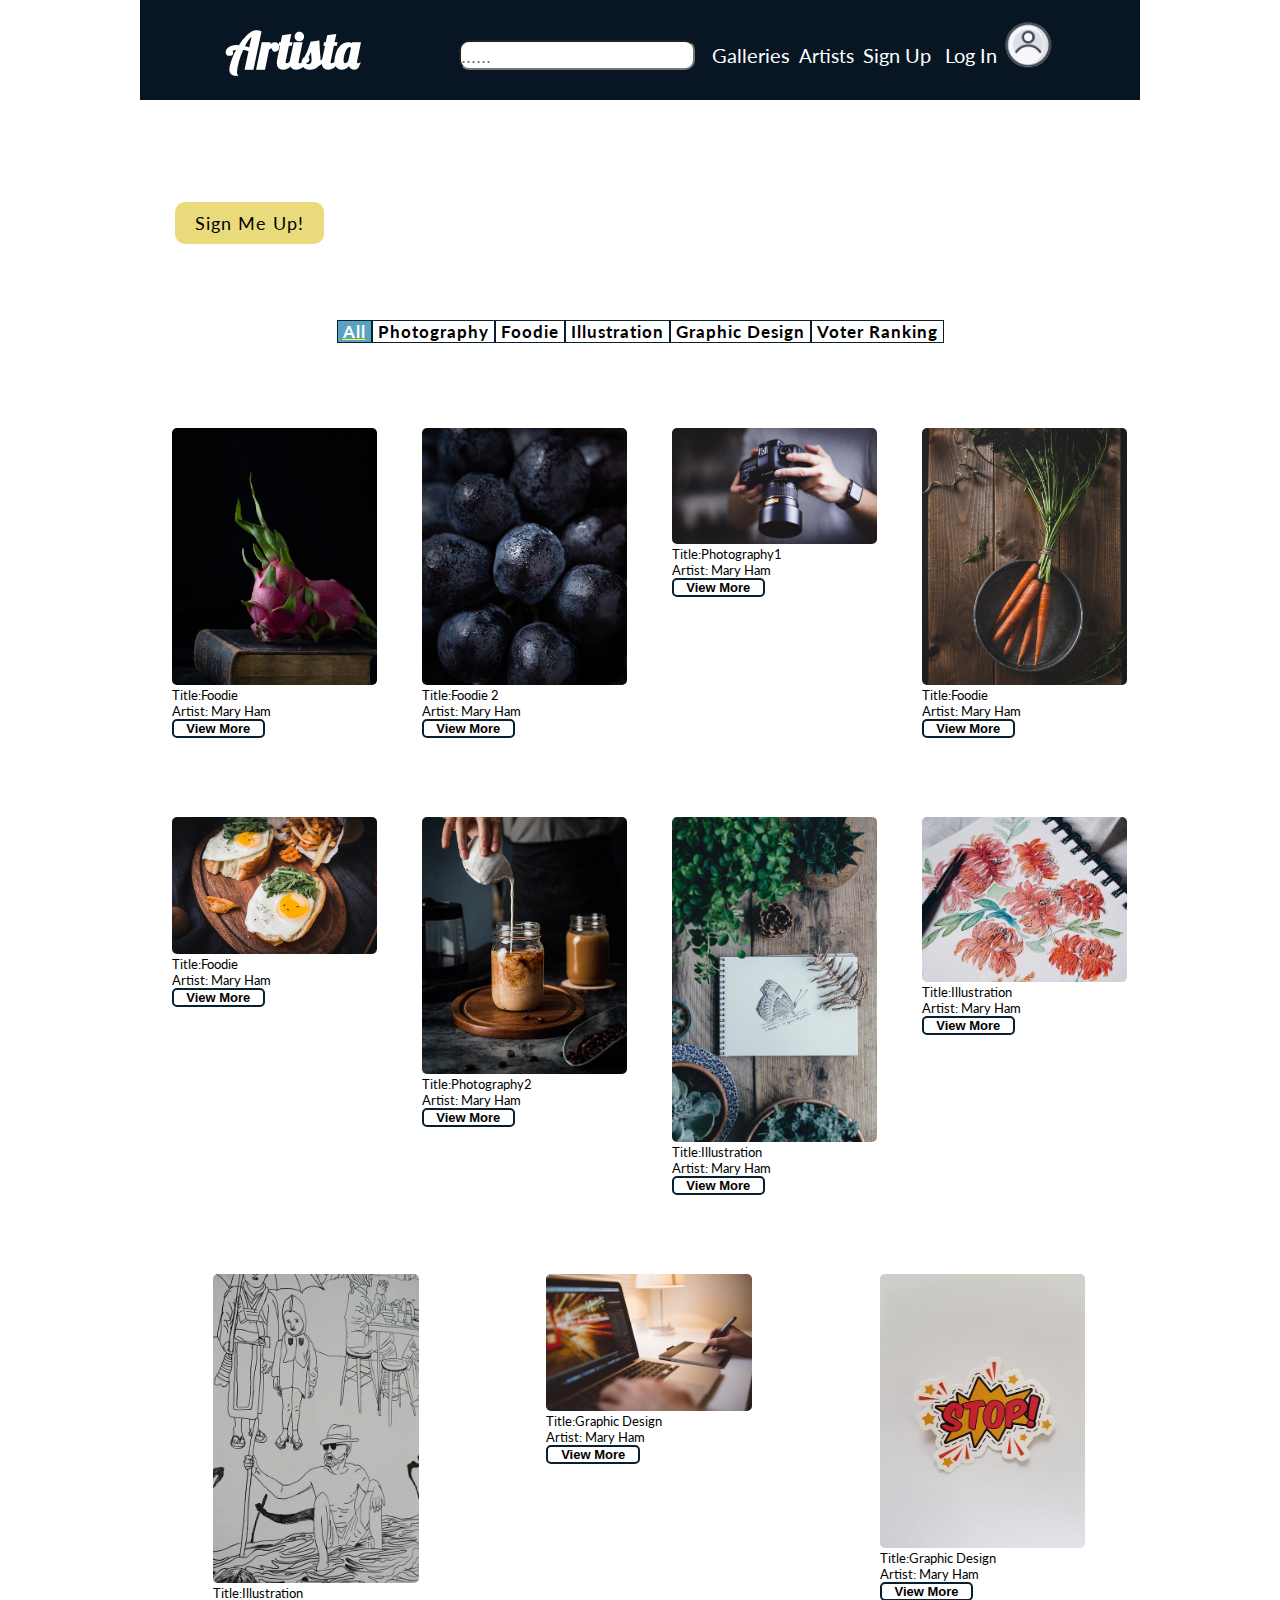
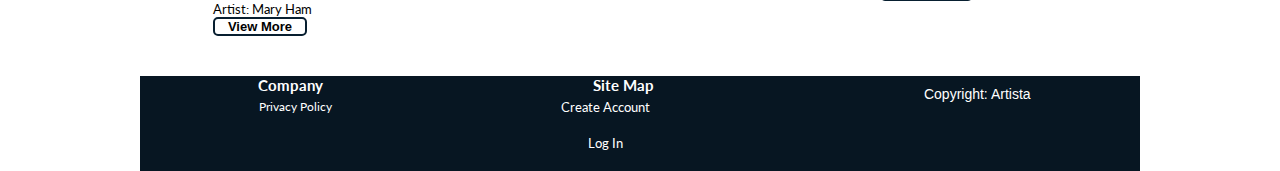
==== commit a17068a5: "saving is good" ====
--- a/galleries.html
+++ b/galleries.html
@@ -162,9 +162,8 @@
         <div class='sitemap'>
           <h4>Site Map</h4>
           <p class="foot">
-            Create Account<br />
-            Log In
-          </p>
+              <a href='https://artista-fe.netlify.com/register'>Create Account<br /></a></p>
+              <p class='foot'><a href='https://artista-fe.netlify.com/login'>Log In<br /></a></p>
         </div>
         <p class='copyright'>Copyright: Artista</p>
     </footer>
--- a/css/index.css
+++ b/css/index.css
@@ -491,7 +491,7 @@
   font-family: "Lato", sans-serif;
 }
 .headline {
-  font-size: 18px;
+  font-size: 13px;
   text-align: left;
   margin: 0 0 0 0;
 }
@@ -551,9 +551,9 @@
   }
 }
 h4,
-p.foot {
-  cursor: pointer;
-  font-style: normal;
+p.foot,
+p.foot a {
+  cursor: pointer;
   text-align: center;
 }
 h4 {
@@ -561,12 +561,22 @@
   font-family: "Lato", sans-serif;
   text-decoration-color: yellow;
   font-size: 15px;
+  margin: 0 0 5px 0;
 }
 p.foot {
   width: 100%;
   flex-direction: row;
   font-family: "Lato", sans-serif;
+  font-size: 12px;
+  padding: 0 0 20px 10px;
+  cursor: pointer;
+}
+p.foot a {
+  width: 100%;
+  flex-direction: row;
+  font-family: "Lato", sans-serif;
   font-size: 13px;
+  padding: 0 auto;
 }
 p.copyright {
   font-size: 14px;
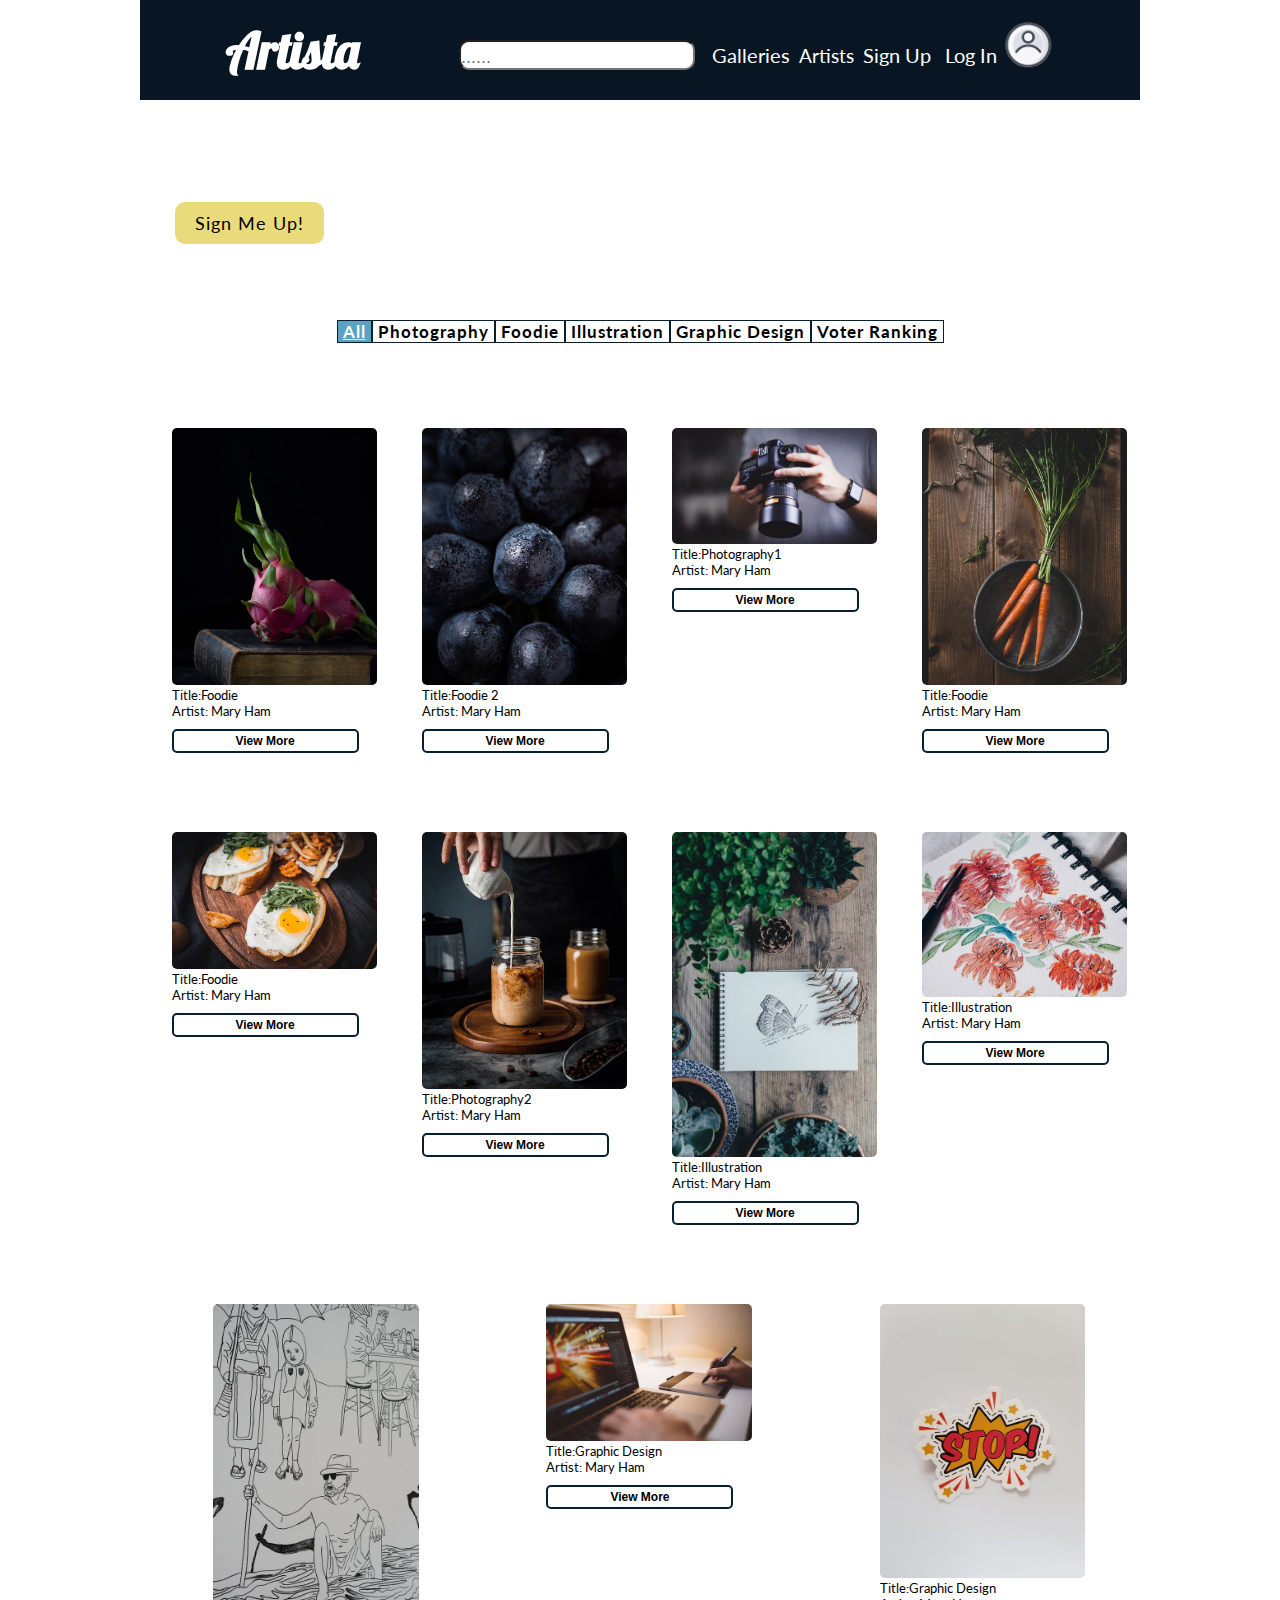
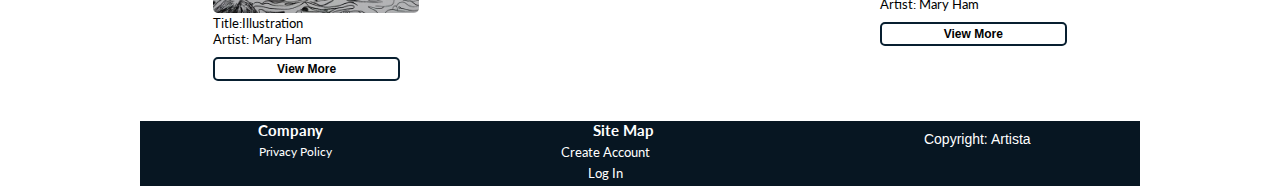
==== commit e069d697: "extra ' available" ====
--- a/galleries.html
+++ b/galleries.html
@@ -15,7 +15,7 @@
       rel="stylesheet"
     />
 
-    <title>Artista</title>
+    <title>Artista- Showcase your Perspective</title>
   </head>
   <body>
     <div class="top-bar">
@@ -29,7 +29,7 @@
         <div class="container-right">
           <span><a href='galleries.html' class='gallery'>Galleries</a></span>
             <span>Artists</span>
-            <span><a href='https://artista-fe.netlify.com/register" ' class='signup'>Sign Up</a></span><span><a href='https://artista-fe.netlify.com/login' class='loginbtn'>Log In</a></span>
+            <span><a href='https://artista-fe.netlify.com/register ' class='signup'>Sign Up</a></span><span><a href='https://artista-fe.netlify.com/login' class='loginbtn'>Log In</a></span>
           <img src="./imgs/iconuser.png"class='icon'/>
         </div>
       </div>
--- a/css/index.css
+++ b/css/index.css
@@ -531,11 +531,11 @@
   background-color: white;
   border: 2px solid #081f30;
   border-radius: 5px;
-  font-size: 13px;
-  margin: 0 10px 0 0;
-  padding: 0 5px 0 5px;
+  font-size: 12px;
+  margin: 10px 10px 0 0;
+  padding: 3px 5px 3px 5px;
   text-align: center;
-  width: 50%;
+  width: 100%;
 }
 footer {
   background-color: #071622;
@@ -568,7 +568,7 @@
   flex-direction: row;
   font-family: "Lato", sans-serif;
   font-size: 12px;
-  padding: 0 0 20px 10px;
+  padding: 0 0 5px 10px;
   cursor: pointer;
 }
 p.foot a {
@@ -595,8 +595,6 @@
   object-fit: cover;
   border: 2px solid #081f30;
   margin: 5px 0 0 0;
-  padding: 0 auto;
-  image-resolution: 100%;
 }
 .teamimages a.img3 img:hover {
   opacity: 0.9;
@@ -605,7 +603,7 @@
 }
 @media (max-width: 800px) {
   .teamimages a.img3 img {
-    width: 60%;
+    width: 80%;
     margin-left: auto;
     margin-right: auto;
     display: block;
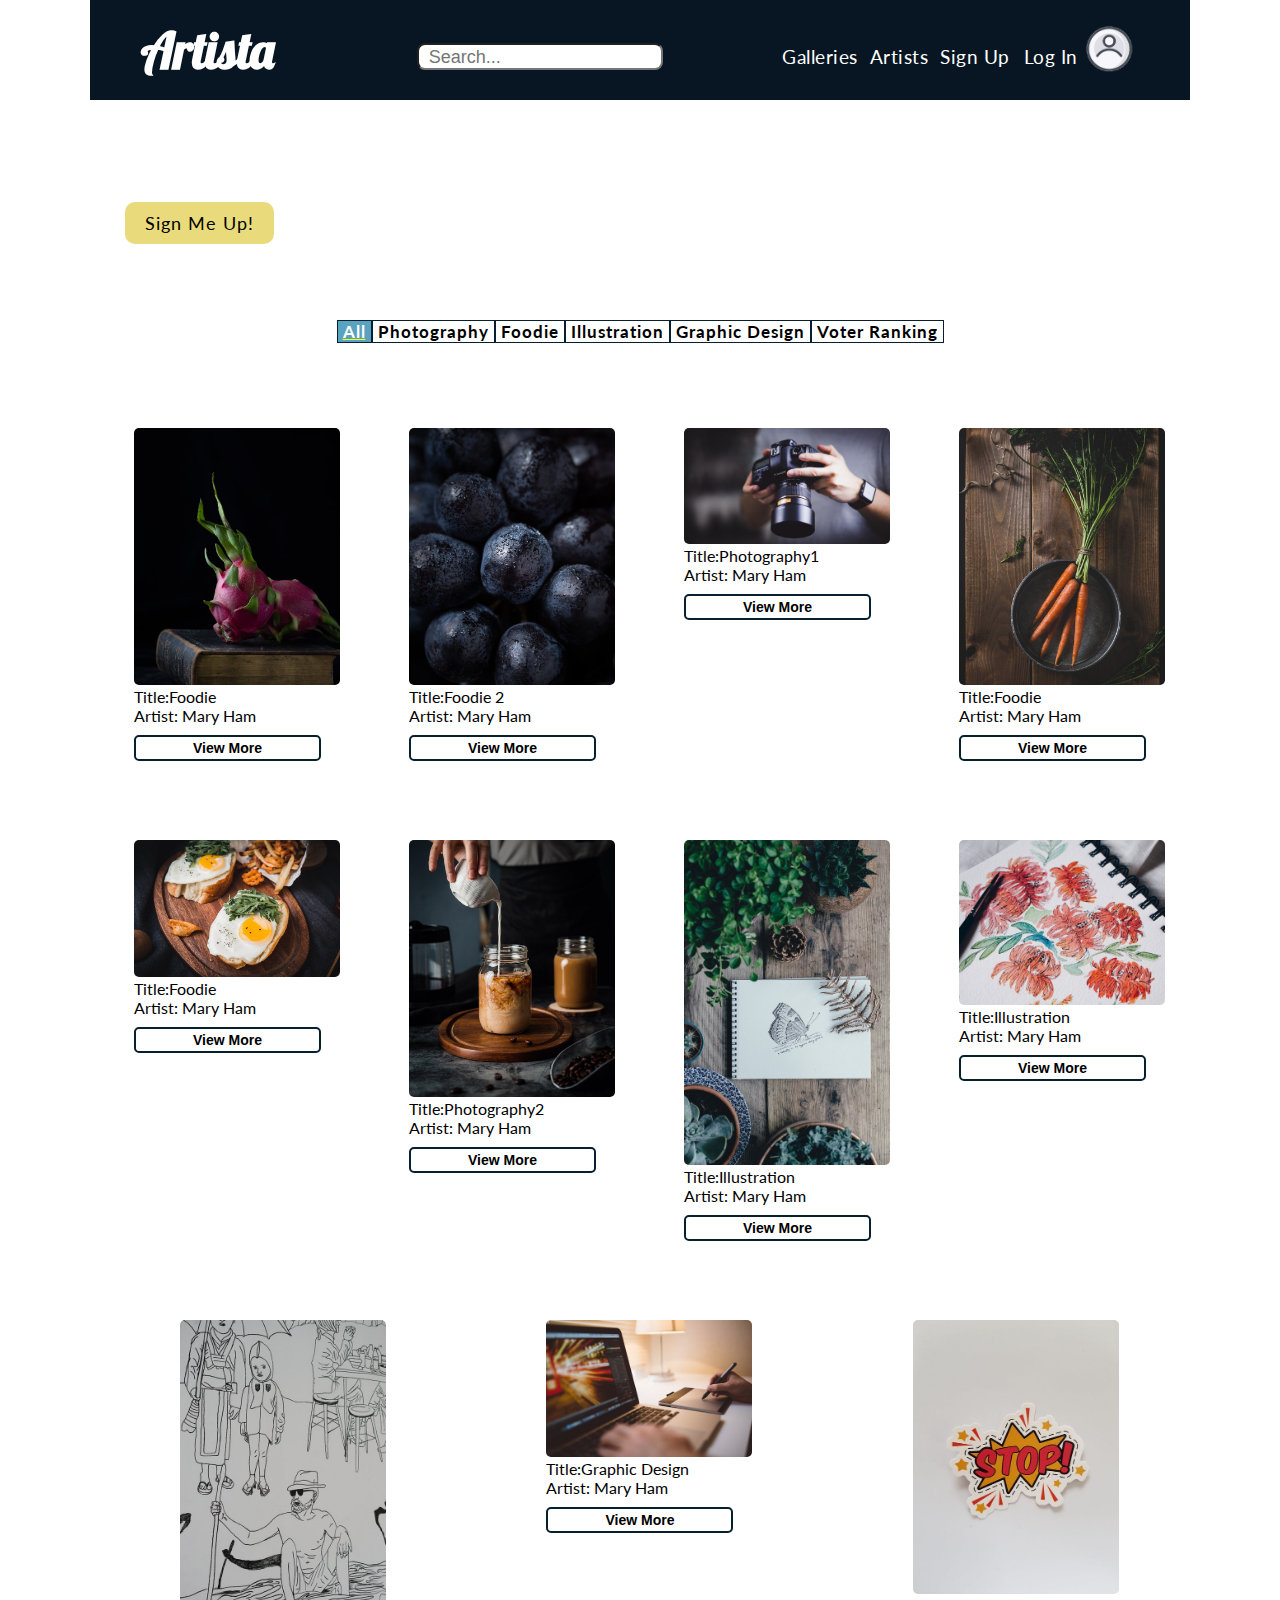
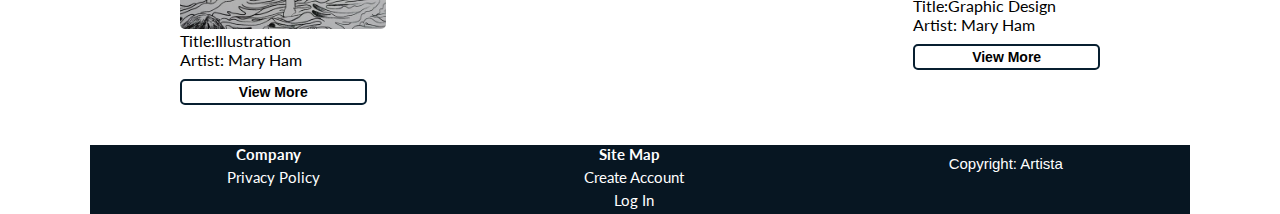
==== commit b1ca3419: "placeholders" ====
--- a/galleries.html
+++ b/galleries.html
@@ -24,7 +24,7 @@
           <h1><a href="index.html">Artista</a></h1>
         </div>
         <div class="container-center">
-          <input type="search" placeholder="......" />
+          <input type="search" placeholder='Search...' />
         </div>
         <div class="container-right">
           <span><a href='galleries.html' class='gallery'>Galleries</a></span>
--- a/css/index.css
+++ b/css/index.css
@@ -46,7 +46,7 @@
   }
 }
 body {
-  max-width: 1000px;
+  max-width: 1100px;
   margin: 0 auto;
   font-size: 62.5%;
 }
@@ -102,10 +102,10 @@
 }
 .top-bar .container {
   display: flex;
-  justify-content: none;
+  justify-content: space-around;
   align-items: center;
   flex-direction: row;
-  padding: 0 auto;
+  width: 100%;
 }
 @media (max-width: 800px) {
   .top-bar .container {
@@ -126,13 +126,22 @@
     flex-direction: column;
   }
 }
+.container-center,
+.container-right {
+  justify-content: center;
+  align-items: center;
+}
+.container-left {
+  margin: 0 30px 0 0;
+  justify-content: flex-start;
+}
 @media (max-width: 800px) {
   .top-bar .container-left {
-    margin: 0 20px 0 0;
+    margin: 0 15px 0 0;
   }
 }
 .top-bar .container-center {
-  margin: 0 auto;
+  margin: 3px 0 0 0;
   padding: 20px 10px 10px 10px;
 }
 @media (max-width: 500px) {
@@ -155,12 +164,13 @@
   flex-direction: row;
   justify-content: center;
   align-items: flex-end;
-  margin: 0 0 10px 0;
+  margin: 0 0 2px 0;
 }
 @media (max-width: 800px) {
   .top-bar .container-right {
-    justify-content: center;
-    letter-spacing: 0.5px;
+    justify-content: space-around;
+    letter-spacing: 1px;
+    width: 60%;
   }
 }
 @media (max-width: 500px) {
@@ -168,15 +178,15 @@
     width: 100%;
   }
 }
-.gallery,
-.img.icon,
-.signup,
+a.gallery,
+a.signup,
+a.loginbtn,
 span {
-  margin-left: 10px;
+  margin: 2px 2px 2px 2px;
+  letter-spacing: 0.5px;
 }
 @media (max-width: 800px) {
   .gallery,
-  .img.icon,
   .signup,
   input[type="search"],
   .loginbtn span {
@@ -185,16 +195,14 @@
 }
 @media (max-width: 500px) {
   .gallery,
-  .img.icon,
   .signup,
   .loginbtn,
   span {
-    letter-spacing: 0.5px;
+    letter-spacing: 0.3px;
   }
 }
 @media (max-width: 326px) {
   .gallery,
-  .img.icon,
   .signup,
   span {
     letter-spacing: 0.5px;
@@ -202,7 +210,7 @@
 }
 .gallery {
   color: white;
-  font-size: 20px;
+  font-size: 19px;
   margin: 5px;
   justify-content: space-between;
   font-style: normal;
@@ -211,7 +219,7 @@
 }
 .loginbtn {
   color: white;
-  font-size: 20px;
+  font-size: 19px;
   margin: 5px;
   justify-content: space-between;
   font-style: normal;
@@ -221,7 +229,7 @@
 span {
   color: white;
   font-size: 19px;
-  margin: 2px;
+  margin: 5px;
   justify-content: space-between;
   font-style: normal;
   font-family: "Lato", sans-serif;
@@ -241,18 +249,22 @@
 }
 .signup {
   color: white;
-  font-size: 20px;
+  font-size: 19px;
   margin: 5px;
-  justify-content: none;
+  justify-content: space-between;
   font-style: normal;
   font-family: "Lato", sans-serif;
   cursor: pointer;
+}
+.container-center,
+.container-right {
+  justify-content: center;
 }
 h1,
 a {
   color: white;
   font-size: 50px;
-  margin: 0 45px 0 0;
+  margin: 0 0 0 0;
   font-family: Lobster, cursive;
   text-decoration: none;
 }
@@ -270,11 +282,11 @@
   }
 }
 input[type="search"] {
-  border-radius: 10px;
+  border-radius: 0.5rem;
   background-color: white;
   color: #405768;
   font-size: 18px;
-  padding: 5px 0 0 0;
+  padding: 2px 0 0 10px;
 }
 @media (max-width: 500px) {
   input[type="search"] {
@@ -291,6 +303,7 @@
 img.icon {
   width: 50px;
   cursor: pointer;
+  margin: 0 4px 0 0;
 }
 @media (max-width: 800px) {
   img.icon {
@@ -304,6 +317,7 @@
 }
 .bottom-bar {
   background-image: url("https://images.unsplash.com/photo-1490052961415-96ffc1244aa0?ixlib=rb-1.2.1&ixid=eyJhcHBfaWQiOjEyMDd9&auto=format&fit=crop&w=1047&q=80");
+  background-size: 100%;
   flex-direction: column;
   height: 170px;
   color: white;
@@ -491,7 +505,7 @@
   font-family: "Lato", sans-serif;
 }
 .headline {
-  font-size: 13px;
+  font-size: 16px;
   text-align: left;
   margin: 0 0 0 0;
 }
@@ -535,6 +549,7 @@
   margin: 10px 10px 0 0;
   padding: 3px 5px 3px 5px;
   text-align: center;
+  font-size: 14px;
   width: 100%;
 }
 footer {
@@ -567,7 +582,7 @@
   width: 100%;
   flex-direction: row;
   font-family: "Lato", sans-serif;
-  font-size: 12px;
+  font-size: 15px;
   padding: 0 0 5px 10px;
   cursor: pointer;
 }
@@ -575,11 +590,11 @@
   width: 100%;
   flex-direction: row;
   font-family: "Lato", sans-serif;
-  font-size: 13px;
+  font-size: 15px;
   padding: 0 auto;
 }
 p.copyright {
-  font-size: 14px;
+  font-size: 15px;
 }
 .teamimages {
   width: 100%;
